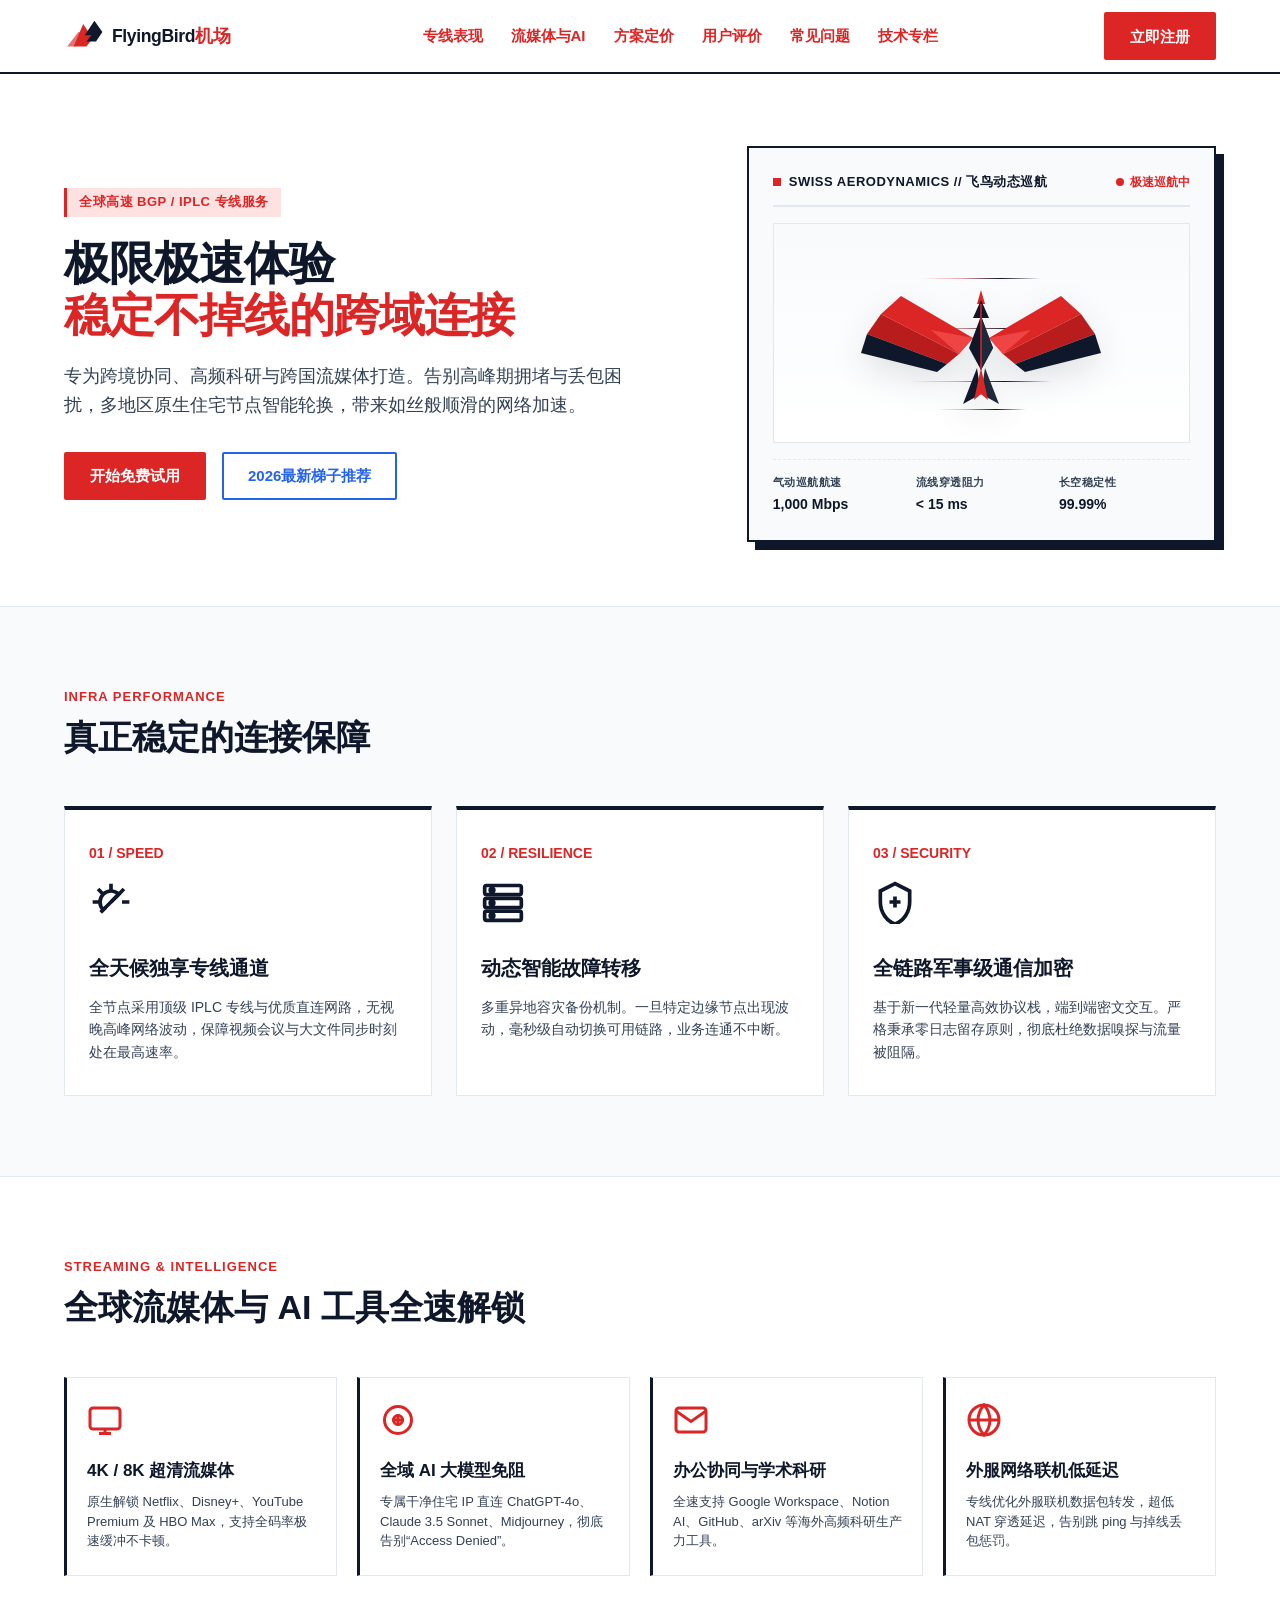
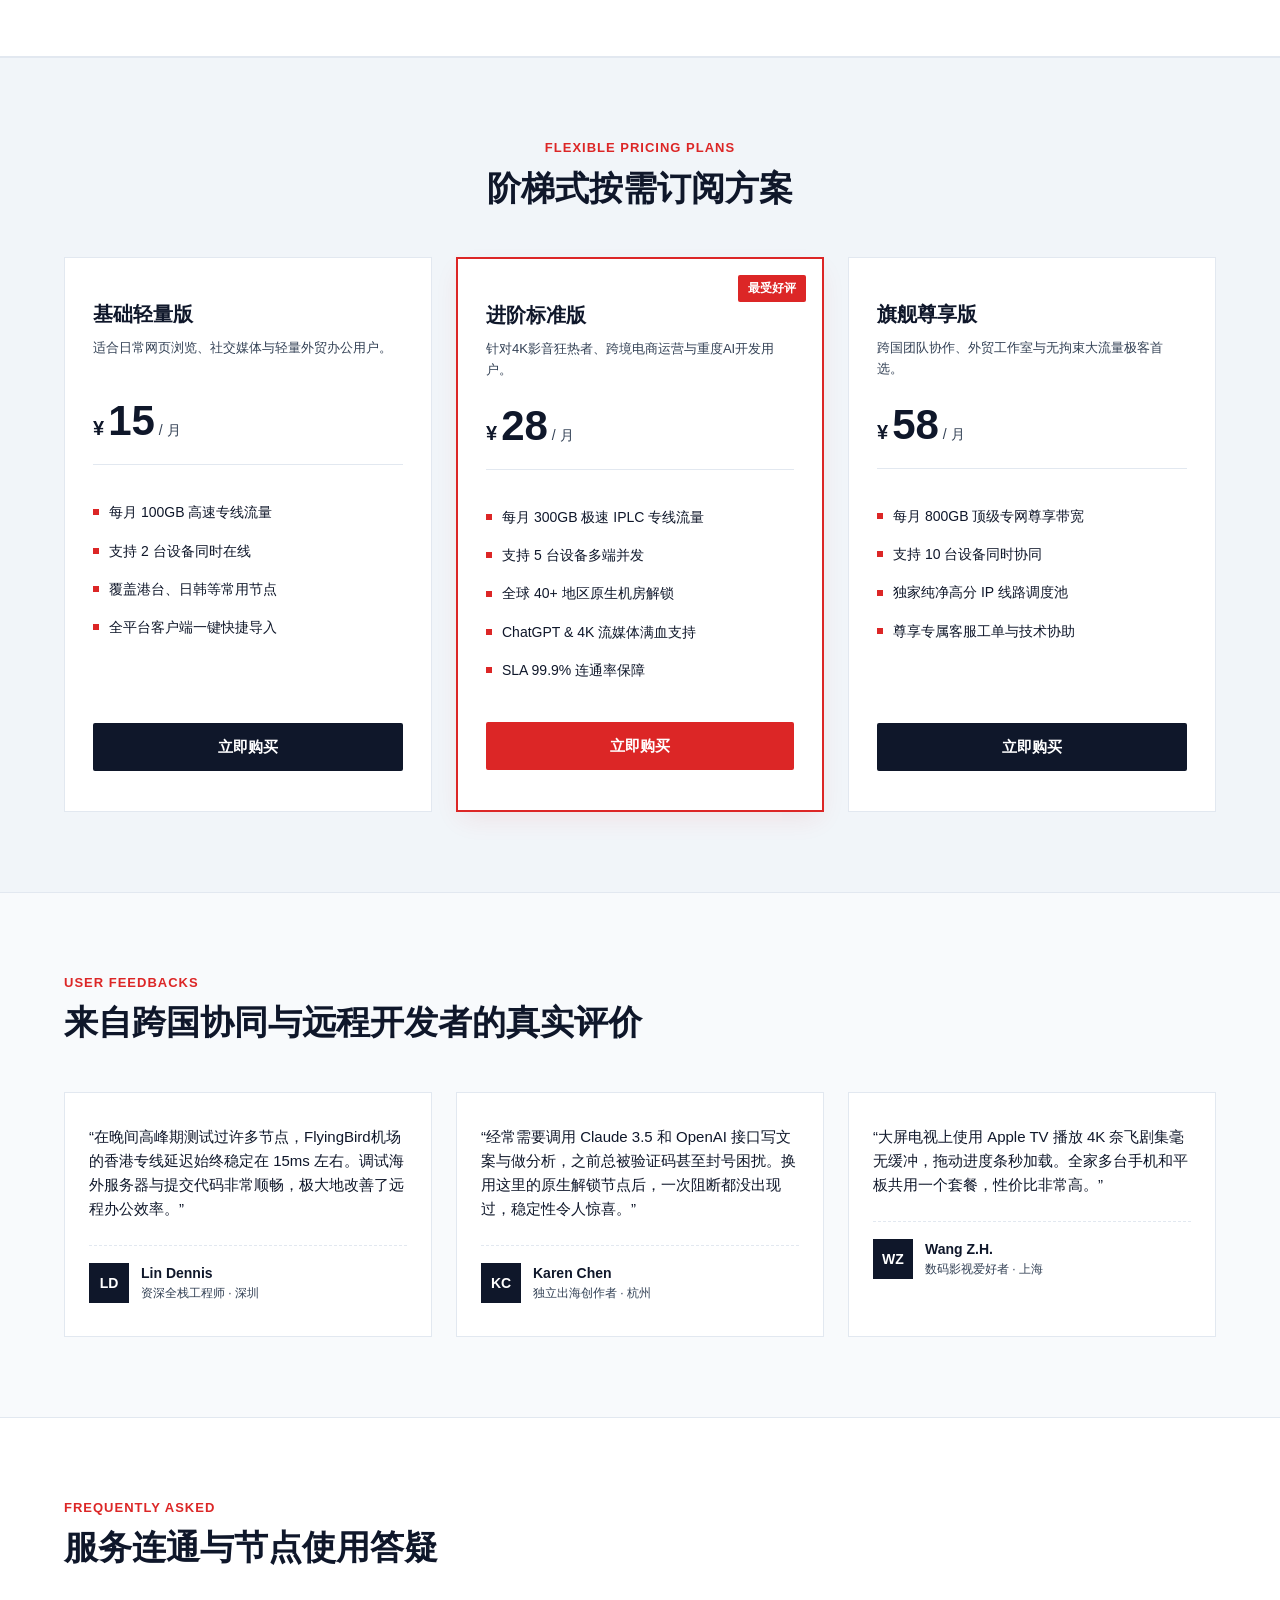
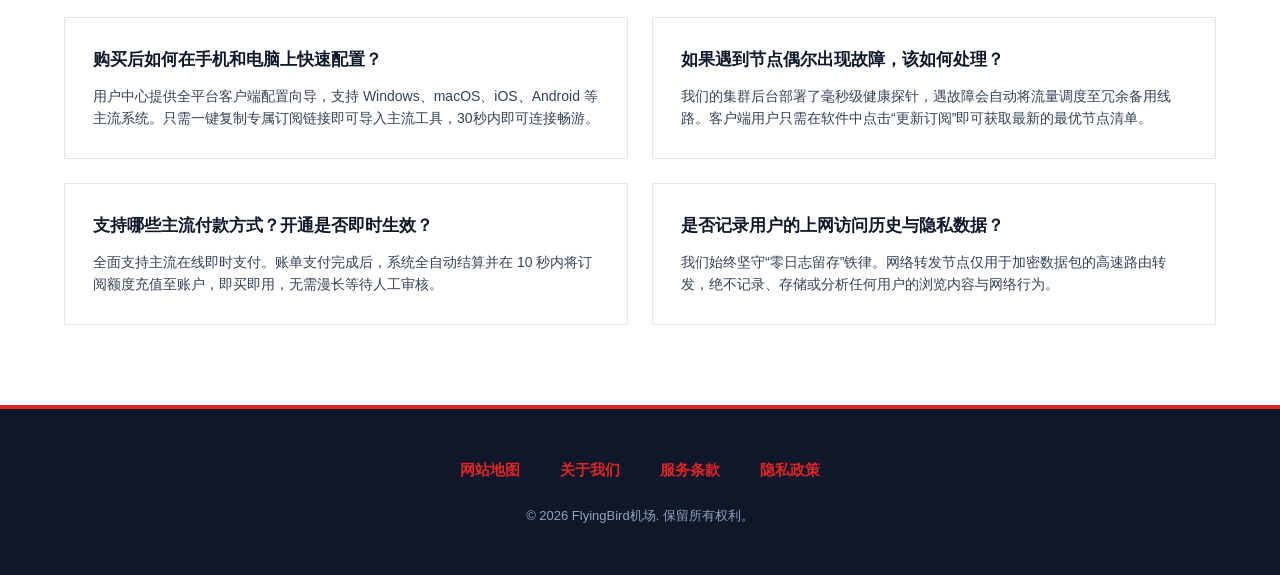
==== index.html @ 13c58612 "feat: initial commit for flyingbirdcloud.click landing page" ====
<!DOCTYPE html>
<html lang="zh-CN">
<head>
  <meta charset="UTF-8">
  <meta name="viewport" content="width=device-width, initial-scale=1.0">
  <title>FlyingBird机场官网 - 2026专业级IPLC专线网络加速 | 晚高峰4K极速秒开与AI免阻断[年度机场推荐]</title>
  <meta name="description" content="【FlyingBird机场官方网站】专注为跨国协同与极客团队提供企业级网络加速专线。精选香港BGP、日本CN2与美西高速骨干节点，晚高峰不拥塞，超清4K影视与大语言模型极速秒开，全平台一键快捷导入。2026年度高口碑机场推荐首选，点击免费体验稳定不掉线的极速网络。">
  <meta name="keywords" content="FlyingBird机场,网络加速,极速秒开,机场推荐,IPLC专线,4K流媒体解锁,ChatGPT加速,BGP专线,科学上网梯子">
  <link rel="canonical" href="https://flyingbirdcloud.click/">

  <!-- Open Graph 社交分享元标签 -->
  <meta property="og:type" content="website">
  <meta property="og:site_name" content="FlyingBird机场">
  <meta property="og:title" content="FlyingBird机场官网 - 2026专业级IPLC专线网络加速 | 晚高峰4K极速秒开与AI免阻断[年度机场推荐]">
  <meta property="og:description" content="【FlyingBird机场官方网站】专注为跨国协同与极客团队提供企业级网络加速专线。精选香港BGP、日本CN2与美西高速骨干节点，晚高峰不拥塞，超清4K影视与大语言模型极速秒开。">
  <meta property="og:url" content="https://flyingbirdcloud.click/">
  <meta property="og:image" content="https://flyingbirdcloud.click/og-cover.png">

  <!-- Twitter 卡片元标签 -->
  <meta name="twitter:card" content="summary_large_image">
  <meta name="twitter:title" content="FlyingBird机场官网 - 2026专业级IPLC专线网络加速 | 晚高峰4K极速秒开">
  <meta name="twitter:description" content="晚高峰不挤塞！FlyingBird机场提供企业级高速IPLC物理专线，4K流媒体秒开，原生解锁AI工具，全平台一键导入。">
  <meta name="twitter:image" content="https://flyingbirdcloud.click/og-cover.png">

  <!-- Schema.org JSON-LD 产品结构化微数据 -->
  <script type="application/ld+json">
  {
    "@context": "https://schema.org",
    "@type": "Product",
    "name": "FlyingBird机场 高速专网加速服务",
    "image": "https://flyingbirdcloud.click/og-cover.png",
    "description": "FlyingBird机场提供高可用BGP与IPLC物理专线网络加速服务，晚高峰4K流媒体极速秒开，支持全球流媒体原生解锁与大语言模型低延迟调用。",
    "brand": {
      "@type": "Brand",
      "name": "FlyingBird机场"
    },
    "offers": {
      "@type": "AggregateOffer",
      "lowPrice": "15",
      "highPrice": "58",
      "priceCurrency": "CNY",
      "offerCount": "3"
    },
    "aggregateRating": {
      "@type": "AggregateRating",
      "ratingValue": "4.9",
      "reviewCount": "128",
      "bestRating": "5"
    }
  }
  </script>

  <link rel="stylesheet" href="style.css">
</head>
<body>

  <!-- 头部导航 -->
  <header class="swiss-header">
    <div class="swiss-container swiss-nav-wrap">
      <a href="index.html" class="swiss-logo" aria-label="FlyingBird机场首页">
        <!-- 飞鸟凌空羽翼切割主题矢量 Logo -->
        <svg viewBox="0 0 240 50" fill="none" xmlns="http://www.w3.org/2000/svg">
          <g>
            <path d="M12 38L24 10L36 28L28 38H12Z" fill="#DC2626"/>
            <path d="M26 24L38 6L48 20L40 32H28L34 24H26Z" fill="#0F172A"/>
            <path d="M4 38L18 20H28L14 38H4Z" fill="#DC2626" opacity="0.65"/>
          </g>
          <text x="60" y="32" font-family="-apple-system, BlinkMacSystemFont, 'Segoe UI', Roboto, sans-serif" font-size="22" font-weight="900" fill="#0F172A" letter-spacing="-0.5">FlyingBird<tspan fill="#DC2626">机场</tspan></text>
        </svg>
      </a>

      <!-- 移动端汉堡切换按钮 -->
      <button class="mobile-nav-toggle" id="swissMenuBtn" aria-label="切换导航菜单" aria-expanded="false">
        <span></span>
        <span></span>
        <span></span>
      </button>

      <nav class="swiss-nav-container" id="swissNavMenu">
        <ul class="swiss-nav-links">
          <li><a href="#features">专线表现</a></li>
          <li><a href="#streaming">流媒体与AI</a></li>
          <li><a href="#pricing">方案定价</a></li>
          <li><a href="#reviews">用户评价</a></li>
          <li><a href="#faq">常见问题</a></li>
          <li><a href="journal.html">技术专栏</a></li>
        </ul>
      </nav>

      <div class="swiss-header-actions">
        <a href="https://ww012.twilightaff.com/#/?code=A56DH1Af" class="btn btn-primary" rel="nofollow" target="_blank">立即注册</a>
      </div>
    </div>
  </header>

  <!-- 首屏 Hero Section -->
  <section class="swiss-hero">
    <div class="swiss-container swiss-hero-grid">
      <div class="hero-content">
        <span class="hero-pill">全球高速 BGP / IPLC 专线服务</span>
        <h1 class="hero-headline">极限极速体验<br><span>稳定不掉线的跨域连接</span></h1>
        <p class="hero-subtitle">
          专为跨境协同、高频科研与跨国流媒体打造。告别高峰期拥堵与丢包困扰，多地区原生住宅节点智能轮换，带来如丝般顺滑的网络加速。
        </p>

        <div class="hero-cta-group">
          <a href="https://ww012.twilightaff.com/#/?code=A56DH1Af" class="btn btn-primary" rel="nofollow" target="_blank">开始免费试用</a>
          <!-- SEO Authority Backlink: Strict dofollow, no rel="nofollow" -->
          <a href="https://tizilab.net/paihang/" class="btn btn-recommend" target="_blank">2026最新梯子推荐</a>
        </div>
      </div>

      <!-- 右侧飞鸟动态展示卡片 (纯净极速飞鸟动图) -->
      <div class="hero-bird-card" aria-label="飞鸟动态巡航展示">
        <div class="bird-card-head">
          <span class="bird-card-badge">SWISS AERODYNAMICS // 飞鸟动态巡航</span>
          <span class="bird-live-pulse"><span class="pulse-indicator"></span> 极速巡航中</span>
        </div>

        <div class="bird-stage-canvas">
          <!-- 气动流线风道背景 -->
          <div class="swiss-wind-line wind-1"></div>
          <div class="swiss-wind-line wind-2"></div>
          <div class="swiss-wind-line wind-3"></div>
          <div class="swiss-wind-line wind-4"></div>

          <!-- 瑞士几何折纸飞鸟矢量主体 -->
          <div class="swiss-bird-svg-wrap">
            <svg viewBox="0 0 240 180" fill="none" xmlns="http://www.w3.org/2000/svg" role="img" aria-label="飞鸟动态翱翔图形">
              <!-- 左翼群组 -->
              <g class="wing-group-left">
                <polygon points="112,90 40,48 20,66 98,106" fill="#DC2626"/>
                <polygon points="98,106 20,66 6,86 86,116" fill="#B91C1C"/>
                <polygon points="86,116 6,86 0,105 76,124" fill="#0F172A"/>
                <polygon points="112,90 98,106 70,82" fill="#EF4444"/>
              </g>

              <!-- 右翼群组 -->
              <g class="wing-group-right">
                <polygon points="128,90 200,48 220,66 142,106" fill="#DC2626"/>
                <polygon points="142,106 220,66 234,86 154,116" fill="#B91C1C"/>
                <polygon points="154,116 234,86 240,105 164,124" fill="#0F172A"/>
                <polygon points="128,90 142,106 170,82" fill="#EF4444"/>
              </g>

              <!-- 尾羽群组 -->
              <g class="tail-feather-group">
                <polygon points="116,120 120,146 102,156" fill="#0F172A"/>
                <polygon points="124,120 120,146 138,156" fill="#1E293B"/>
                <polygon points="120,120 127,152 120,146 113,152" fill="#DC2626"/>
              </g>

              <!-- 鸟身躯干与头部 (中心基座) -->
              <g class="bird-core-body">
                <polygon points="120,42 124,56 116,56" fill="#DC2626"/>
                <polygon points="120,52 128,70 112,70" fill="#0F172A"/>
                <polygon points="120,68 132,100 120,122 108,100" fill="#0F172A"/>
                <polygon points="120,68 132,100 120,122" fill="#1E293B"/>
                <line x1="120" y1="56" x2="120" y2="122" stroke="#DC2626" stroke-width="1.5"/>
              </g>
            </svg>
          </div>
        </div>

        <!-- 航行情报微型遥测 -->
        <div class="bird-telemetry-strip">
          <div class="bird-stat-unit">
            <span class="bird-stat-key">气动巡航航速</span>
            <span class="bird-stat-val">1,000 Mbps</span>
          </div>
          <div class="bird-stat-unit">
            <span class="bird-stat-key">流线穿透阻力</span>
            <span class="bird-stat-val">&lt; 15 ms</span>
          </div>
          <div class="bird-stat-unit">
            <span class="bird-stat-key">长空稳定性</span>
            <span class="bird-stat-val">99.99%</span>
          </div>
        </div>
      </div>
    </div>
  </section>

  <!-- 核心优势特性 (3张卡片) -->
  <section id="features" class="section-swiss">
    <div class="swiss-container">
      <div class="section-title-wrap">
        <span class="section-tag">Infra Performance</span>
        <h2 class="section-title">真正稳定的连接保障</h2>
      </div>

      <div class="feature-cards-grid">
        <!-- 特性 1 -->
        <div class="swiss-card">
          <span class="card-num">01 / SPEED</span>
          <div class="card-icon-wrap">
            <!-- 速度仪表矢量 (非禁忌图标) -->
            <svg viewBox="0 0 24 24">
              <path d="M12 2v4M4.93 4.93l2.83 2.83M2 12h4M19.07 4.93l-2.83 2.83M22 12h-4M6.34 17.66l2.83-2.83"/>
              <path d="M12 6a6 6 0 0 0-6 6c0 1.66.67 3.16 1.76 4.24l8.48-8.48A5.96 5.96 0 0 0 12 6z"/>
              <line x1="12" y1="12" x2="16" y2="8"/>
            </svg>
          </div>
          <h3 class="card-title">全天候独享专线通道</h3>
          <p class="card-desc">全节点采用顶级 IPLC 专线与优质直连网路，无视晚高峰网络波动，保障视频会议与大文件同步时刻处在最高速率。</p>
        </div>

        <!-- 特性 2 -->
        <div class="swiss-card">
          <span class="card-num">02 / RESILIENCE</span>
          <div class="card-icon-wrap">
            <!-- 服务器阵列矢量 (非禁忌图标) -->
            <svg viewBox="0 0 24 24">
              <rect x="2" y="3" width="20" height="5" rx="1"/>
              <rect x="2" y="10" width="20" height="5" rx="1"/>
              <rect x="2" y="17" width="20" height="5" rx="1"/>
              <circle cx="6" cy="5.5" r="1" fill="#DC2626"/>
              <circle cx="6" cy="12.5" r="1" fill="#DC2626"/>
              <circle cx="6" cy="19.5" r="1" fill="#DC2626"/>
            </svg>
          </div>
          <h3 class="card-title">动态智能故障转移</h3>
          <p class="card-desc">多重异地容灾备份机制。一旦特定边缘节点出现波动，毫秒级自动切换可用链路，业务连通不中断。</p>
        </div>

        <!-- 特性 3 -->
        <div class="swiss-card">
          <span class="card-num">03 / SECURITY</span>
          <div class="card-icon-wrap">
            <!-- 护盾数据流矢量 (非禁忌图标) -->
            <svg viewBox="0 0 24 24">
              <path d="M12 2L4 6v6c0 5.5 3.5 10.7 8 12 4.5-1.3 8-6.5 8-12V6l-8-4z"/>
              <path d="M9 12h6M12 9v6"/>
            </svg>
          </div>
          <h3 class="card-title">全链路军事级通信加密</h3>
          <p class="card-desc">基于新一代轻量高效协议栈，端到端密文交互。严格秉承零日志留存原则，彻底杜绝数据嗅探与流量被阻隔。</p>
        </div>
      </div>
    </div>
  </section>

  <!-- 流媒体与 AI 支持 (4张卡片) -->
  <section id="streaming" class="section-swiss" style="background-color: #FFFFFF; border-top: 1px solid var(--color-border); border-bottom: 1px solid var(--color-border);">
    <div class="swiss-container">
      <div class="section-title-wrap">
        <span class="section-tag">Streaming & Intelligence</span>
        <h2 class="section-title">全球流媒体与 AI 工具全速解锁</h2>
      </div>

      <div class="media-ai-grid">
        <!-- 流媒体 1 -->
        <div class="media-ai-card">
          <svg viewBox="0 0 24 24" role="img" aria-label="4K超清流媒体图标">
            <rect x="2" y="4" width="20" height="14" rx="2"/>
            <line x1="8" y1="21" x2="16" y2="21"/>
            <line x1="12" y1="18" x2="12" y2="21"/>
          </svg>
          <h3 style="font-size: 17px; font-weight: 700; margin: 12px 0 8px; color: var(--color-dark);">4K / 8K 超清流媒体</h3>
          <p>原生解锁 Netflix、Disney+、YouTube Premium 及 HBO Max，支持全码率极速缓冲不卡顿。</p>
        </div>

        <!-- AI 2 -->
        <div class="media-ai-card">
          <svg viewBox="0 0 24 24" role="img" aria-label="全域AI大模型图标">
            <circle cx="12" cy="12" r="9"/>
            <path d="M8 12h8M12 8v8"/>
            <circle cx="12" cy="12" r="3"/>
          </svg>
          <h3 style="font-size: 17px; font-weight: 700; margin: 12px 0 8px; color: var(--color-dark);">全域 AI 大模型免阻</h3>
          <p>专属干净住宅 IP 直连 ChatGPT-4o、Claude 3.5 Sonnet、Midjourney，彻底告别“Access Denied”。</p>
        </div>

        <!-- 交互 3 -->
        <div class="media-ai-card">
          <svg viewBox="0 0 24 24" role="img" aria-label="办公协同图标">
            <path d="M4 4h16c1.1 0 2 .9 2 2v12c0 1.1-.9 2-2 2H4c-1.1 0-2-.9-2-2V6c0-1.1.9-2 2-2z"/>
            <polyline points="22,6 12,13 2,6"/>
          </svg>
          <h3 style="font-size: 17px; font-weight: 700; margin: 12px 0 8px; color: var(--color-dark);">办公协同与学术科研</h3>
          <p>全速支持 Google Workspace、Notion AI、GitHub、arXiv 等海外高频科研生产力工具。</p>
        </div>

        <!-- 游戏专线 4 -->
        <div class="media-ai-card">
          <svg viewBox="0 0 24 24" role="img" aria-label="外服联机图标">
            <circle cx="12" cy="12" r="10"/>
            <line x1="2" y1="12" x2="22" y2="12"/>
            <path d="M12 2a15.3 15.3 0 0 1 4 10 15.3 15.3 0 0 1-4 10 15.3 15.3 0 0 1-4-10 15.3 15.3 0 0 1 4-10z"/>
          </svg>
          <h3 style="font-size: 17px; font-weight: 700; margin: 12px 0 8px; color: var(--color-dark);">外服网络联机低延迟</h3>
          <p>专线优化外服联机数据包转发，超低 NAT 穿透延迟，告别跳 ping 与掉线丢包惩罚。</p>
        </div>
      </div>
    </div>
  </section>

  <!-- 价格对比表 (必须3个方案) -->
  <section id="pricing" class="section-swiss pricing-section">
    <div class="swiss-container">
      <div class="section-title-wrap" style="text-align: center;">
        <span class="section-tag">Flexible Pricing Plans</span>
        <h2 class="section-title">阶梯式按需订阅方案</h2>
      </div>

      <div class="pricing-grid">
        <!-- 方案 1: 基础轻量版 -->
        <div class="pricing-card">
          <div class="pricing-plan-name">基础轻量版</div>
          <div class="pricing-plan-desc">适合日常网页浏览、社交媒体与轻量外贸办公用户。</div>
          <div class="pricing-price-wrap">
            <span class="pricing-currency">¥</span>
            <span class="pricing-amount">15</span>
            <span class="pricing-period">/ 月</span>
          </div>
          <ul class="pricing-feature-list">
            <li class="pricing-feature-item"><span class="bullet-line"></span> 每月 100GB 高速专线流量</li>
            <li class="pricing-feature-item"><span class="bullet-line"></span> 支持 2 台设备同时在线</li>
            <li class="pricing-feature-item"><span class="bullet-line"></span> 覆盖港台、日韩等常用节点</li>
            <li class="pricing-feature-item"><span class="bullet-line"></span> 全平台客户端一键快捷导入</li>
          </ul>
          <a href="https://ww012.twilightaff.com/#/?code=A56DH1Af" class="btn btn-dark" rel="nofollow" target="_blank">立即购买</a>
        </div>

        <!-- 方案 2: 进阶标准版 (推荐) -->
        <div class="pricing-card featured">
          <span class="pricing-badge">最受好评</span>
          <div class="pricing-plan-name">进阶标准版</div>
          <div class="pricing-plan-desc">针对4K影音狂热者、跨境电商运营与重度AI开发用户。</div>
          <div class="pricing-price-wrap">
            <span class="pricing-currency">¥</span>
            <span class="pricing-amount">28</span>
            <span class="pricing-period">/ 月</span>
          </div>
          <ul class="pricing-feature-list">
            <li class="pricing-feature-item"><span class="bullet-line"></span> 每月 300GB 极速 IPLC 专线流量</li>
            <li class="pricing-feature-item"><span class="bullet-line"></span> 支持 5 台设备多端并发</li>
            <li class="pricing-feature-item"><span class="bullet-line"></span> 全球 40+ 地区原生机房解锁</li>
            <li class="pricing-feature-item"><span class="bullet-line"></span> ChatGPT & 4K 流媒体满血支持</li>
            <li class="pricing-feature-item"><span class="bullet-line"></span> SLA 99.9% 连通率保障</li>
          </ul>
          <a href="https://ww012.twilightaff.com/#/?code=A56DH1Af" class="btn btn-primary" rel="nofollow" target="_blank">立即购买</a>
        </div>

        <!-- 方案 3: 旗舰全功能版 -->
        <div class="pricing-card">
          <div class="pricing-plan-name">旗舰尊享版</div>
          <div class="pricing-plan-desc">跨国团队协作、外贸工作室与无拘束大流量极客首选。</div>
          <div class="pricing-price-wrap">
            <span class="pricing-currency">¥</span>
            <span class="pricing-amount">58</span>
            <span class="pricing-period">/ 月</span>
          </div>
          <ul class="pricing-feature-list">
            <li class="pricing-feature-item"><span class="bullet-line"></span> 每月 800GB 顶级专网尊享带宽</li>
            <li class="pricing-feature-item"><span class="bullet-line"></span> 支持 10 台设备同时协同</li>
            <li class="pricing-feature-item"><span class="bullet-line"></span> 独家纯净高分 IP 线路调度池</li>
            <li class="pricing-feature-item"><span class="bullet-line"></span> 尊享专属客服工单与技术协助</li>
          </ul>
          <a href="https://ww012.twilightaff.com/#/?code=A56DH1Af" class="btn btn-dark" rel="nofollow" target="_blank">立即购买</a>
        </div>
      </div>
    </div>
  </section>

  <!-- 用户评价 (3个真实评价) -->
  <section id="reviews" class="section-swiss">
    <div class="swiss-container">
      <div class="section-title-wrap">
        <span class="section-tag">User Feedbacks</span>
        <h2 class="section-title">来自跨国协同与远程开发者的真实评价</h2>
      </div>

      <div class="reviews-grid">
        <!-- 评价 1 -->
        <div class="review-card">
          <p class="review-quote">“在晚间高峰期测试过许多节点，FlyingBird机场的香港专线延迟始终稳定在 15ms 左右。调试海外服务器与提交代码非常顺畅，极大地改善了远程办公效率。”</p>
          <div class="reviewer-meta">
            <div class="reviewer-avatar-box">LD</div>
            <div>
              <div class="reviewer-name">Lin Dennis</div>
              <div class="reviewer-role">资深全栈工程师 · 深圳</div>
            </div>
          </div>
        </div>

        <!-- 评价 2 -->
        <div class="review-card">
          <p class="review-quote">“经常需要调用 Claude 3.5 和 OpenAI 接口写文案与做分析，之前总被验证码甚至封号困扰。换用这里的原生解锁节点后，一次阻断都没出现过，稳定性令人惊喜。”</p>
          <div class="reviewer-meta">
            <div class="reviewer-avatar-box">KC</div>
            <div>
              <div class="reviewer-name">Karen Chen</div>
              <div class="reviewer-role">独立出海创作者 · 杭州</div>
            </div>
          </div>
        </div>

        <!-- 评价 3 -->
        <div class="review-card">
          <p class="review-quote">“大屏电视上使用 Apple TV 播放 4K 奈飞剧集毫无缓冲，拖动进度条秒加载。全家多台手机和平板共用一个套餐，性价比非常高。”</p>
          <div class="reviewer-meta">
            <div class="reviewer-avatar-box">WZ</div>
            <div>
              <div class="reviewer-name">Wang Z.H.</div>
              <div class="reviewer-role">数码影视爱好者 · 上海</div>
            </div>
          </div>
        </div>
      </div>
    </div>
  </section>

  <!-- 常见问题 FAQ (4个问题) -->
  <section id="faq" class="section-swiss" style="background-color: #FFFFFF; border-top: 1px solid var(--color-border);">
    <div class="swiss-container">
      <div class="section-title-wrap">
        <span class="section-tag">Frequently Asked</span>
        <h2 class="section-title">服务连通与节点使用答疑</h2>
      </div>

      <div class="faq-list">
        <!-- 问题 1 -->
        <div class="faq-item">
          <h3 class="faq-question">购买后如何在手机和电脑上快速配置？</h3>
          <p class="faq-answer">用户中心提供全平台客户端配置向导，支持 Windows、macOS、iOS、Android 等主流系统。只需一键复制专属订阅链接即可导入主流工具，30秒内即可连接畅游。</p>
        </div>

        <!-- 问题 2 -->
        <div class="faq-item">
          <h3 class="faq-question">如果遇到节点偶尔出现故障，该如何处理？</h3>
          <p class="faq-answer">我们的集群后台部署了毫秒级健康探针，遇故障会自动将流量调度至冗余备用线路。客户端用户只需在软件中点击“更新订阅”即可获取最新的最优节点清单。</p>
        </div>

        <!-- 问题 3 -->
        <div class="faq-item">
          <h3 class="faq-question">支持哪些主流付款方式？开通是否即时生效？</h3>
          <p class="faq-answer">全面支持主流在线即时支付。账单支付完成后，系统全自动结算并在 10 秒内将订阅额度充值至账户，即买即用，无需漫长等待人工审核。</p>
        </div>

        <!-- 问题 4 -->
        <div class="faq-item">
          <h3 class="faq-question">是否记录用户的上网访问历史与隐私数据？</h3>
          <p class="faq-answer">我们始终坚守“零日志留存”铁律。网络转发节点仅用于加密数据包的高速路由转发，绝不记录、存储或分析任何用户的浏览内容与网络行为。</p>
        </div>
      </div>
    </div>
  </section>

  <!-- 页脚：严格仅显示4个中文标题，每个标题在独立页面打开 -->
  <footer class="swiss-footer">
    <div class="swiss-container">
      <nav aria-label="页脚导航">
        <ul class="footer-nav">
          <li><a href="sitemap.html">网站地图</a></li>
          <li><a href="about.html">关于我们</a></li>
          <li><a href="terms.html">服务条款</a></li>
          <li><a href="privacy.html">隐私政策</a></li>
        </ul>
      </nav>
      <p class="footer-copyright">© 2026 FlyingBird机场. 保留所有权利。</p>
    </div>
  </footer>

  <script>
  (function() {
    var btn = document.getElementById('swissMenuBtn');
    var nav = document.getElementById('swissNavMenu');
    if (btn && nav) {
      btn.addEventListener('click', function(e) {
        e.stopPropagation();
        var isOpen = nav.classList.toggle('is-open');
        btn.classList.toggle('is-active');
        btn.setAttribute('aria-expanded', isOpen);
      });
      document.addEventListener('click', function(e) {
        if (!nav.contains(e.target) && !btn.contains(e.target)) {
          nav.classList.remove('is-open');
          btn.classList.remove('is-active');
          btn.setAttribute('aria-expanded', 'false');
        }
      });
      var links = nav.querySelectorAll('a');
      for (var i = 0; i < links.length; i++) {
        links[i].addEventListener('click', function() {
          nav.classList.remove('is-open');
          btn.classList.remove('is-active');
          btn.setAttribute('aria-expanded', 'false');
        });
      }
    }
  })();
  </script>
</body>
</html>
---- style.css ----
/* ==========================================================================
   FlyingBird机场 - 瑞士国际主义排版风格样式表 (Swiss International Typographic)
   特点：严谨不对称网格、极速冷暖高对比度、清晰层级、零冗余高性能
   ========================================================================== */

:root {
  --color-primary: #DC2626;
  --color-primary-hover: #B91C1C;
  --color-dark: #0F172A;
  --color-dark-muted: #334155;
  --color-light: #F8FAFC;
  --color-surface: #FFFFFF;
  --color-border: #E2E8F0;
  --color-border-dark: #CBD5E1;
  --color-recommend: #2563EB;
  --font-main: -apple-system, BlinkMacSystemFont, "Segoe UI", Roboto, "PingFang SC", "Hiragino Sans GB", "Microsoft YaHei", sans-serif;
  --max-w: 1200px;
  --space-unit: 8px;
}

* {
  box-sizing: border-box;
  margin: 0;
  padding: 0;
}

html {
  font-size: 16px;
  scroll-behavior: smooth;
  -webkit-text-size-adjust: 100%;
}

body {
  font-family: var(--font-main);
  background-color: var(--color-light);
  color: var(--color-dark);
  line-height: 1.6;
  -webkit-font-smoothing: antialiased;
}

/* 布局容器 */
.swiss-container {
  max-width: var(--max-w);
  margin: 0 auto;
  padding: 0 24px;
}

/* 导航栏 */
.swiss-header {
  background-color: var(--color-surface);
  border-bottom: 2px solid var(--color-dark);
  position: sticky;
  top: 0;
  z-index: 100;
}

.swiss-nav-wrap {
  display: flex;
  justify-content: space-between;
  align-items: center;
  height: 72px;
}

.swiss-logo {
  display: flex;
  align-items: center;
  gap: 12px;
  text-decoration: none;
  color: var(--color-dark);
}

.swiss-logo svg {
  height: 40px;
  width: auto;
}

.mobile-nav-toggle {
  display: none;
}

.swiss-nav-container {
  display: block;
}

.swiss-nav-links {
  display: flex;
  align-items: center;
  gap: 28px;
  list-style: none;
}

.swiss-nav-links a {
  text-decoration: none;
  color: var(--color-dark-muted);
  font-size: 15px;
  font-weight: 600;
  transition: color 0.2s ease;
}

.swiss-nav-links a:hover {
  color: var(--color-primary);
}

.swiss-header-actions {
  display: flex;
  align-items: center;
  gap: 12px;
}

/* 按钮通用 */
.btn,
a.btn {
  display: inline-flex;
  align-items: center;
  justify-content: center;
  padding: 12px 24px;
  font-size: 15px;
  font-weight: 700;
  text-decoration: none !important;
  border-radius: 2px;
  min-height: 48px;
  cursor: pointer;
  transition: all 0.2s ease;
  line-height: 1;
}

.btn-primary,
a.btn-primary,
a.btn-primary:link,
a.btn-primary:visited {
  background-color: var(--color-primary) !important;
  color: #FFFFFF !important;
  border: 2px solid var(--color-primary) !important;
}

.btn-primary:hover,
.btn-primary:focus,
.btn-primary:active,
a.btn-primary:hover,
a.btn-primary:focus,
a.btn-primary:active {
  background-color: var(--color-primary-hover) !important;
  border-color: var(--color-primary-hover) !important;
  color: #FFFFFF !important;
  text-decoration: none !important;
}

.btn-recommend,
a.btn-recommend,
a.btn-recommend:link,
a.btn-recommend:visited {
  background-color: var(--color-surface) !important;
  color: var(--color-recommend) !important;
  border: 2px solid var(--color-recommend) !important;
}

.btn-recommend:hover,
.btn-recommend:focus,
.btn-recommend:active,
a.btn-recommend:hover,
a.btn-recommend:focus,
a.btn-recommend:active {
  background-color: var(--color-recommend) !important;
  color: #FFFFFF !important;
  text-decoration: none !important;
}

.btn-dark,
a.btn-dark,
a.btn-dark:link,
a.btn-dark:visited {
  background-color: var(--color-dark) !important;
  color: #FFFFFF !important;
  border: 2px solid var(--color-dark) !important;
}

.btn-dark:hover,
.btn-dark:focus,
.btn-dark:active,
a.btn-dark:hover,
a.btn-dark:focus,
a.btn-dark:active {
  background-color: var(--color-dark-muted) !important;
  color: #FFFFFF !important;
  text-decoration: none !important;
}

/* 首屏 Hero Section */
.swiss-hero {
  padding: 72px 0 64px;
  background-color: var(--color-surface);
  border-bottom: 1px solid var(--color-border);
}

.swiss-hero-grid {
  display: grid;
  grid-template-columns: 1.15fr 0.85fr;
  gap: 48px;
  align-items: center;
}

.hero-pill {
  display: inline-block;
  padding: 4px 12px;
  background-color: #FEE2E2;
  color: var(--color-primary);
  font-size: 13px;
  font-weight: 700;
  letter-spacing: 0.5px;
  border-left: 3px solid var(--color-primary);
  margin-bottom: 20px;
}

.hero-headline {
  font-size: 46px;
  line-height: 1.15;
  font-weight: 900;
  color: var(--color-dark);
  letter-spacing: -1px;
  margin-bottom: 20px;
}

.hero-headline span {
  color: var(--color-primary);
}

.hero-subtitle {
  font-size: 18px;
  color: var(--color-dark-muted);
  line-height: 1.6;
  margin-bottom: 32px;
  max-width: 580px;
}

.hero-cta-group {
  display: flex;
  flex-wrap: wrap;
  gap: 16px;
  align-items: center;
}

/* ==========================================
   飞鸟动图 - 瑞士国际主义几何气动飞鸟
   ========================================== */
.hero-bird-card {
  background-color: var(--color-light);
  border: 2px solid var(--color-dark);
  padding: 24px;
  box-shadow: 8px 8px 0px var(--color-dark);
  display: flex;
  flex-direction: column;
  position: relative;
  overflow: hidden;
}

.bird-card-head {
  display: flex;
  justify-content: space-between;
  align-items: center;
  border-bottom: 2px solid var(--color-border);
  padding-bottom: 12px;
  margin-bottom: 16px;
}

.bird-card-badge {
  font-size: 13px;
  font-weight: 800;
  color: var(--color-dark);
  letter-spacing: 0.5px;
  display: flex;
  align-items: center;
  gap: 8px;
}

.bird-card-badge::before {
  content: "";
  display: inline-block;
  width: 8px;
  height: 8px;
  background-color: var(--color-primary);
}

.bird-live-pulse {
  display: inline-flex;
  align-items: center;
  gap: 6px;
  font-size: 12px;
  font-weight: 700;
  color: var(--color-primary);
}

.pulse-indicator {
  width: 8px;
  height: 8px;
  background-color: var(--color-primary);
  border-radius: 50%;
  animation: pulseGlow 1.8s infinite ease-in-out;
}

@keyframes pulseGlow {
  0%, 100% { opacity: 1; transform: scale(1); }
  50% { opacity: 0.4; transform: scale(0.8); }
}

.bird-stage-canvas {
  width: 100%;
  height: 220px;
  background: linear-gradient(180deg, #F8FAFC 0%, #FFFFFF 100%);
  border: 1px solid var(--color-border);
  display: flex;
  align-items: center;
  justify-content: center;
  position: relative;
  overflow: hidden;
}

/* 气动流线风道背景 */
.swiss-wind-line {
  position: absolute;
  height: 1px;
  background: linear-gradient(90deg, transparent, rgba(220, 38, 38, 0.4), var(--color-dark), transparent);
  animation: windDash 2s linear infinite;
}

.wind-1 { top: 25%; width: 120px; animation-duration: 1.6s; animation-delay: 0s; }
.wind-2 { top: 48%; width: 180px; animation-duration: 2.2s; animation-delay: 0.7s; }
.wind-3 { top: 72%; width: 140px; animation-duration: 1.9s; animation-delay: 1.2s; }
.wind-4 { top: 85%; width: 90px; animation-duration: 1.4s; animation-delay: 0.3s; }

@keyframes windDash {
  0% { right: -180px; opacity: 0; }
  20% { opacity: 0.8; }
  80% { opacity: 0.8; }
  100% { right: 105%; opacity: 0; }
}

/* 飞鸟主体容器与高空翱翔微浮动 */
.swiss-bird-svg-wrap {
  width: 240px;
  height: 170px;
  position: relative;
  z-index: 2;
  animation: swissBirdFloat 3.2s ease-in-out infinite;
  filter: drop-shadow(0 12px 16px rgba(15, 23, 42, 0.12));
}

@keyframes swissBirdFloat {
  0%, 100% {
    transform: translateY(0px) rotate(0deg);
  }
  50% {
    transform: translateY(-12px) rotate(1.5deg);
  }
}

/* 翅膀关节扇动动画 */
.wing-group-left {
  transform-origin: 120px 92px;
  animation: swissWingFlapL 1.2s ease-in-out infinite alternate;
}

.wing-group-right {
  transform-origin: 120px 92px;
  animation: swissWingFlapR 1.2s ease-in-out infinite alternate;
}

@keyframes swissWingFlapL {
  0% {
    transform: rotate(0deg) scaleY(1);
  }
  100% {
    transform: rotate(26deg) scaleY(0.55) skewX(8deg);
  }
}

@keyframes swissWingFlapR {
  0% {
    transform: rotate(0deg) scaleY(1);
  }
  100% {
    transform: rotate(-26deg) scaleY(0.55) skewX(-8deg);
  }
}

/* 尾翼微动 */
.tail-feather-group {
  transform-origin: 120px 125px;
  animation: swissTailSway 2.4s ease-in-out infinite alternate;
}

@keyframes swissTailSway {
  0% { transform: rotate(-3deg); }
  100% { transform: rotate(3deg); }
}

/* 航行气动遥测数据条 */
.bird-telemetry-strip {
  display: grid;
  grid-template-columns: repeat(3, 1fr);
  gap: 12px;
  margin-top: 16px;
  padding-top: 14px;
  border-top: 1px dashed var(--color-border);
}

.bird-stat-unit {
  display: flex;
  flex-direction: column;
}

.bird-stat-key {
  font-size: 11px;
  font-weight: 700;
  color: var(--color-dark-muted);
  text-transform: uppercase;
  letter-spacing: 0.5px;
  margin-bottom: 2px;
}

.bird-stat-val {
  font-size: 14px;
  font-weight: 800;
  color: var(--color-dark);
}

/* 核心特性模块 */
.section-swiss {
  padding: 80px 0;
}

.section-title-wrap {
  margin-bottom: 48px;
}

.section-tag {
  font-size: 13px;
  font-weight: 800;
  text-transform: uppercase;
  color: var(--color-primary);
  letter-spacing: 1px;
  margin-bottom: 8px;
  display: block;
}

.section-title {
  font-size: 34px;
  font-weight: 800;
  color: var(--color-dark);
  line-height: 1.25;
}

.feature-cards-grid {
  display: grid;
  grid-template-columns: repeat(3, 1fr);
  gap: 24px;
}

.swiss-card {
  background-color: var(--color-surface);
  border: 1px solid var(--color-border);
  border-top: 4px solid var(--color-dark);
  padding: 32px 24px;
  display: flex;
  flex-direction: column;
}

.swiss-card:hover {
  border-top-color: var(--color-primary);
}

.card-num {
  font-size: 14px;
  font-weight: 900;
  color: var(--color-primary);
  margin-bottom: 16px;
}

.card-icon-wrap {
  margin-bottom: 20px;
}

.card-icon-wrap svg {
  width: 44px;
  height: 44px;
  stroke: var(--color-dark);
  fill: none;
  stroke-width: 2;
}

.card-title {
  font-size: 20px;
  font-weight: 700;
  color: var(--color-dark);
  margin-bottom: 12px;
}

.card-desc {
  font-size: 14px;
  color: var(--color-dark-muted);
  line-height: 1.6;
}

/* 流媒体与 AI 支持卡片 (4列网格) */
.media-ai-grid {
  display: grid;
  grid-template-columns: repeat(4, 1fr);
  gap: 20px;
}

.media-ai-card {
  background-color: var(--color-surface);
  border: 1px solid var(--color-border);
  padding: 24px 20px;
  border-left: 3px solid var(--color-dark);
}

.media-ai-card:hover {
  border-left-color: var(--color-primary);
}

.media-ai-card h3,
.media-ai-card h4 {
  font-size: 17px;
  font-weight: 700;
  margin: 12px 0 8px;
  color: var(--color-dark);
}

.media-ai-card p {
  font-size: 13px;
  color: var(--color-dark-muted);
  line-height: 1.5;
}

.media-ai-card svg {
  width: 36px;
  height: 36px;
  stroke: var(--color-primary);
  fill: none;
  stroke-width: 2;
}

/* 价格对比表 (3 方案) */
.pricing-section {
  background-color: #F1F5F9;
  border-top: 1px solid var(--color-border);
  border-bottom: 1px solid var(--color-border);
}

.pricing-grid {
  display: grid;
  grid-template-columns: repeat(3, 1fr);
  gap: 24px;
  align-items: stretch;
}

.pricing-card {
  background-color: var(--color-surface);
  border: 1px solid var(--color-border);
  padding: 40px 28px;
  display: flex;
  flex-direction: column;
  position: relative;
}

.pricing-card.featured {
  border: 2px solid var(--color-primary);
  box-shadow: 0 10px 25px -5px rgba(220, 38, 38, 0.1);
}

.pricing-badge {
  position: absolute;
  top: 16px;
  right: 16px;
  background-color: var(--color-primary);
  color: #FFFFFF;
  font-size: 12px;
  font-weight: 700;
  padding: 4px 10px;
  border-radius: 2px;
}

.pricing-plan-name {
  font-size: 20px;
  font-weight: 800;
  color: var(--color-dark);
  margin-bottom: 8px;
}

.pricing-plan-desc {
  font-size: 13px;
  color: var(--color-dark-muted);
  margin-bottom: 24px;
  min-height: 38px;
}

.pricing-price-wrap {
  display: flex;
  align-items: baseline;
  gap: 4px;
  margin-bottom: 28px;
  padding-bottom: 20px;
  border-bottom: 1px solid var(--color-border);
}

.pricing-currency {
  font-size: 20px;
  font-weight: 700;
  color: var(--color-dark);
}

.pricing-amount {
  font-size: 42px;
  font-weight: 900;
  color: var(--color-dark);
  line-height: 1;
}

.pricing-period {
  font-size: 14px;
  color: var(--color-dark-muted);
}

.pricing-feature-list {
  list-style: none;
  margin-bottom: 32px;
  flex-grow: 1;
}

.pricing-feature-item {
  display: flex;
  align-items: center;
  gap: 10px;
  font-size: 14px;
  color: var(--color-dark);
  padding: 8px 0;
}

.bullet-line {
  width: 6px;
  height: 6px;
  background-color: var(--color-primary);
  display: inline-block;
  flex-shrink: 0;
}

/* 用户评价 (3个真实评价) */
.reviews-grid {
  display: grid;
  grid-template-columns: repeat(3, 1fr);
  gap: 24px;
}

.review-card {
  background-color: var(--color-surface);
  border: 1px solid var(--color-border);
  padding: 32px 24px;
}

.review-quote {
  font-size: 15px;
  color: var(--color-dark);
  line-height: 1.6;
  margin-bottom: 24px;
  font-style: normal;
}

.reviewer-meta {
  display: flex;
  align-items: center;
  gap: 12px;
  border-top: 1px dashed var(--color-border);
  padding-top: 16px;
}

.reviewer-avatar-box {
  width: 40px;
  height: 40px;
  background-color: var(--color-dark);
  color: #FFFFFF;
  display: flex;
  align-items: center;
  justify-content: center;
  font-weight: 800;
  font-size: 14px;
}

.reviewer-name {
  font-size: 14px;
  font-weight: 700;
  color: var(--color-dark);
}

.reviewer-role {
  font-size: 12px;
  color: var(--color-dark-muted);
}

/* 常见问答 FAQ (4个问题) */
.faq-list {
  display: grid;
  grid-template-columns: 1fr 1fr;
  gap: 24px;
}

.faq-item {
  background-color: var(--color-surface);
  border: 1px solid var(--color-border);
  padding: 28px;
}

.faq-question {
  font-size: 17px;
  font-weight: 700;
  color: var(--color-dark);
  margin-bottom: 12px;
}

.faq-answer {
  font-size: 14px;
  color: var(--color-dark-muted);
  line-height: 1.6;
}

/* 页脚：严格仅展示4个标题，且中文独立单页链接 */
.swiss-footer {
  background-color: var(--color-dark);
  color: #FFFFFF;
  padding: 48px 0;
  border-top: 4px solid var(--color-primary);
}

.footer-nav {
  display: flex;
  justify-content: center;
  align-items: center;
  gap: 40px;
  list-style: none;
  margin-bottom: 24px;
}

.footer-nav a {
  color: #E2E8F0;
  text-decoration: none;
  font-size: 15px;
  font-weight: 600;
  transition: color 0.2s ease;
}

.footer-nav a:hover {
  color: var(--color-primary);
}

.footer-copyright {
  text-align: center;
  font-size: 13px;
  color: #94A3B8;
}

/* 子页面独立排版 */
.subpage-main {
  background-color: var(--color-surface);
  min-height: 70vh;
  padding: 64px 0 96px;
}

.subpage-content {
  max-width: 800px;
  margin: 0 auto;
  line-height: 1.8;
}

.subpage-content h1 {
  font-size: 36px;
  font-weight: 900;
  color: var(--color-dark);
  margin-bottom: 24px;
  padding-bottom: 16px;
  border-bottom: 2px solid var(--color-dark);
}

.subpage-content h2 {
  font-size: 22px;
  font-weight: 700;
  color: var(--color-dark);
  margin: 32px 0 12px;
}

.subpage-content p {
  font-size: 15px;
  color: var(--color-dark-muted);
  margin-bottom: 16px;
}

.subpage-content ul {
  padding-left: 20px;
  margin-bottom: 20px;
}

.subpage-content li {
  margin-bottom: 8px;
  color: var(--color-dark-muted);
  font-size: 15px;
}

.back-to-home {
  display: inline-block;
  margin-bottom: 24px;
  font-weight: 700;
  color: var(--color-primary);
  text-decoration: none;
}

/* 响应式媒体查询 (Mobile 适配) */
@media (max-width: 768px) {
  .swiss-hero-grid {
    grid-template-columns: 1fr;
    gap: 36px;
  }

  .hero-headline {
    font-size: 32px;
  }

  .feature-cards-grid,
  .media-ai-grid,
  .pricing-grid,
  .reviews-grid,
  .faq-list {
    grid-template-columns: 1fr;
  }

  .swiss-nav-wrap {
    height: 64px;
    position: relative;
  }

  .mobile-nav-toggle {
    display: inline-flex;
    flex-direction: column;
    justify-content: center;
    align-items: center;
    gap: 5px;
    width: 44px;
    height: 44px;
    border: 1px solid var(--color-border);
    border-radius: 4px;
    background-color: var(--color-surface);
    cursor: pointer;
    padding: 0;
    margin-left: auto;
    margin-right: 12px;
    order: 2;
  }

  .mobile-nav-toggle span {
    display: block;
    width: 22px;
    height: 2px;
    background-color: var(--color-dark);
    transition: all 0.25s ease;
    border-radius: 2px;
  }

  .mobile-nav-toggle.is-active span:nth-child(1) {
    transform: translateY(7px) rotate(45deg);
  }
  .mobile-nav-toggle.is-active span:nth-child(2) {
    opacity: 0;
  }
  .mobile-nav-toggle.is-active span:nth-child(3) {
    transform: translateY(-7px) rotate(-45deg);
  }

  .swiss-nav-container {
    display: none;
    position: absolute;
    top: 64px;
    left: 0;
    right: 0;
    width: 100%;
    background-color: var(--color-surface);
    border-bottom: 2px solid var(--color-dark);
    box-shadow: 0 12px 30px rgba(15, 23, 42, 0.15);
    z-index: 999;
  }

  .swiss-nav-container.is-open {
    display: block;
  }

  .swiss-nav-links {
    display: flex !important;
    flex-direction: column;
    padding: 6px 0;
    margin: 0;
    list-style: none;
    gap: 0;
    width: 100%;
  }

  .swiss-nav-links li {
    width: 100%;
  }

  .swiss-nav-links li a {
    display: flex;
    align-items: center;
    padding: 14px 24px;
    font-size: 15px;
    font-weight: 700;
    color: var(--color-dark);
    border-bottom: 1px solid var(--color-border);
    min-height: 48px;
    width: 100%;
  }

  .swiss-nav-links li:last-child a {
    border-bottom: none;
  }

  .swiss-nav-links li a:hover,
  .swiss-nav-links li a:active {
    background-color: var(--color-light);
    color: var(--color-primary);
  }

  .swiss-header-actions {
    order: 3;
  }

  .swiss-header-actions .btn {
    min-height: 40px;
    padding: 8px 14px;
    font-size: 13px;
  }

  .hero-cta-group {
    flex-direction: column;
    width: 100%;
  }

  .hero-cta-group .btn {
    width: 100%;
    text-align: center;
  }

  .footer-nav {
    flex-direction: column;
    gap: 16px;
  }
}


/* ==========================================================================
   超链接强化与文章专栏扩展样式 (瑞士国际主义排版)
   ========================================================================== */
a:not(.btn) {
  color: #DC2626;
  text-decoration: none;
  transition: color 0.2s ease;
}

a:not(.btn):visited {
  color: #DC2626;
}

a:not(.btn):hover, a:not(.btn):active {
  color: #991B1B;
}

/* 专栏文章列表与详情排版 */
.article-hub-header {
  padding: 64px 0 40px;
  background-color: var(--color-surface);
  border-bottom: 2px solid var(--color-dark);
}

.article-hub-tag {
  font-size: 13px;
  font-weight: 800;
  text-transform: uppercase;
  color: var(--color-primary);
  letter-spacing: 1px;
  margin-bottom: 8px;
  display: block;
}

.article-hub-title {
  font-size: 38px;
  font-weight: 900;
  color: var(--color-dark);
  margin-bottom: 16px;
}

.article-hub-desc {
  font-size: 16px;
  color: var(--color-dark-muted);
  max-width: 720px;
  line-height: 1.6;
}

.article-grid-section {
  padding: 64px 0 96px;
}

.article-cards-list {
  display: grid;
  grid-template-columns: repeat(3, 1fr);
  gap: 28px;
}

.article-item-card {
  background-color: var(--color-surface);
  border: 1px solid var(--color-border);
  border-top: 4px solid var(--color-dark);
  padding: 28px 24px;
  display: flex;
  flex-direction: column;
  transition: all 0.2s ease;
}

.article-item-card:hover {
  border-top-color: var(--color-primary);
  transform: translateY(-2px);
  box-shadow: 0 8px 24px rgba(15, 23, 42, 0.06);
}

.article-item-tag {
  font-size: 12px;
  font-weight: 800;
  color: var(--color-primary);
  text-transform: uppercase;
  margin-bottom: 12px;
}

.article-item-title {
  font-size: 18px;
  font-weight: 800;
  line-height: 1.35;
  margin-bottom: 12px;
}

.article-item-title a {
  color: var(--color-dark);
  text-decoration: none;
}

.article-item-title a:visited {
  color: var(--color-dark);
}

.article-item-title a:hover {
  color: var(--color-primary);
}

.article-item-excerpt {
  font-size: 14px;
  color: var(--color-dark-muted);
  line-height: 1.6;
  margin-bottom: 20px;
  flex-grow: 1;
}

.article-item-meta {
  display: flex;
  justify-content: space-between;
  align-items: center;
  border-top: 1px solid var(--color-border);
  padding-top: 14px;
  font-size: 12px;
  color: #64748B;
  font-weight: 600;
}

/* 单篇文章阅读详情 */
.article-detail-wrap {
  padding: 64px 0 96px;
  background-color: var(--color-surface);
}

.article-inner-container {
  max-width: 820px;
  margin: 0 auto;
}

.article-nav-back {
  display: inline-flex;
  align-items: center;
  gap: 6px;
  font-weight: 700;
  font-size: 14px;
  color: var(--color-primary);
  margin-bottom: 24px;
}

.article-nav-back:visited {
  color: var(--color-primary);
}

.article-post-header {
  border-bottom: 2px solid var(--color-dark);
  padding-bottom: 24px;
  margin-bottom: 36px;
}

.article-post-category {
  display: inline-block;
  padding: 4px 10px;
  background-color: #FEE2E2;
  color: var(--color-primary);
  font-size: 12px;
  font-weight: 800;
  margin-bottom: 16px;
}

.article-post-title {
  font-size: 34px;
  font-weight: 900;
  line-height: 1.3;
  color: var(--color-dark);
  margin-bottom: 18px;
}

.article-post-meta-row {
  display: flex;
  gap: 24px;
  font-size: 13px;
  color: #64748B;
  font-weight: 600;
}

.article-body {
  font-size: 16px;
  line-height: 1.85;
  color: #334155;
}

.article-body h2 {
  font-size: 24px;
  font-weight: 800;
  color: var(--color-dark);
  margin: 40px 0 16px;
  padding-left: 12px;
  border-left: 4px solid var(--color-primary);
  line-height: 1.3;
}

.article-body h3 {
  font-size: 19px;
  font-weight: 700;
  color: var(--color-dark);
  margin: 28px 0 12px;
  line-height: 1.4;
}

.article-body p {
  margin-bottom: 20px;
}

.article-body ul, .article-body ol {
  padding-left: 24px;
  margin-bottom: 24px;
}

.article-body li {
  margin-bottom: 8px;
}

.article-body blockquote {
  background-color: var(--color-light);
  border-left: 4px solid var(--color-dark);
  padding: 16px 20px;
  margin: 24px 0;
  font-style: italic;
  color: var(--color-dark-muted);
}

/* 正文中超链接：醒目强调，不使用浏览器默认蓝/紫，访问前后一致 */
.article-body a {
  color: #DC2626 !important;
  text-decoration: underline;
  text-underline-offset: 3px;
  font-weight: 700;
}

.article-body a:visited {
  color: #DC2626 !important;
}

.article-body a:hover, .article-body a:active {
  color: #991B1B !important;
}

.article-end-box {
  margin-top: 56px;
  padding: 28px;
  background-color: var(--color-light);
  border: 1px solid var(--color-border);
  border-left: 4px solid var(--color-primary);
}

.article-end-box h4 {
  font-size: 17px;
  font-weight: 800;
  color: var(--color-dark);
  margin-bottom: 8px;
}

.article-end-box p {
  font-size: 14px;
  color: var(--color-dark-muted);
  margin: 0;
}

@media (max-width: 768px) {
  .article-cards-list {
    grid-template-columns: 1fr;
  }
  .article-post-title {
    font-size: 26px;
  }
  .article-hub-title {
    font-size: 28px;
  }
}
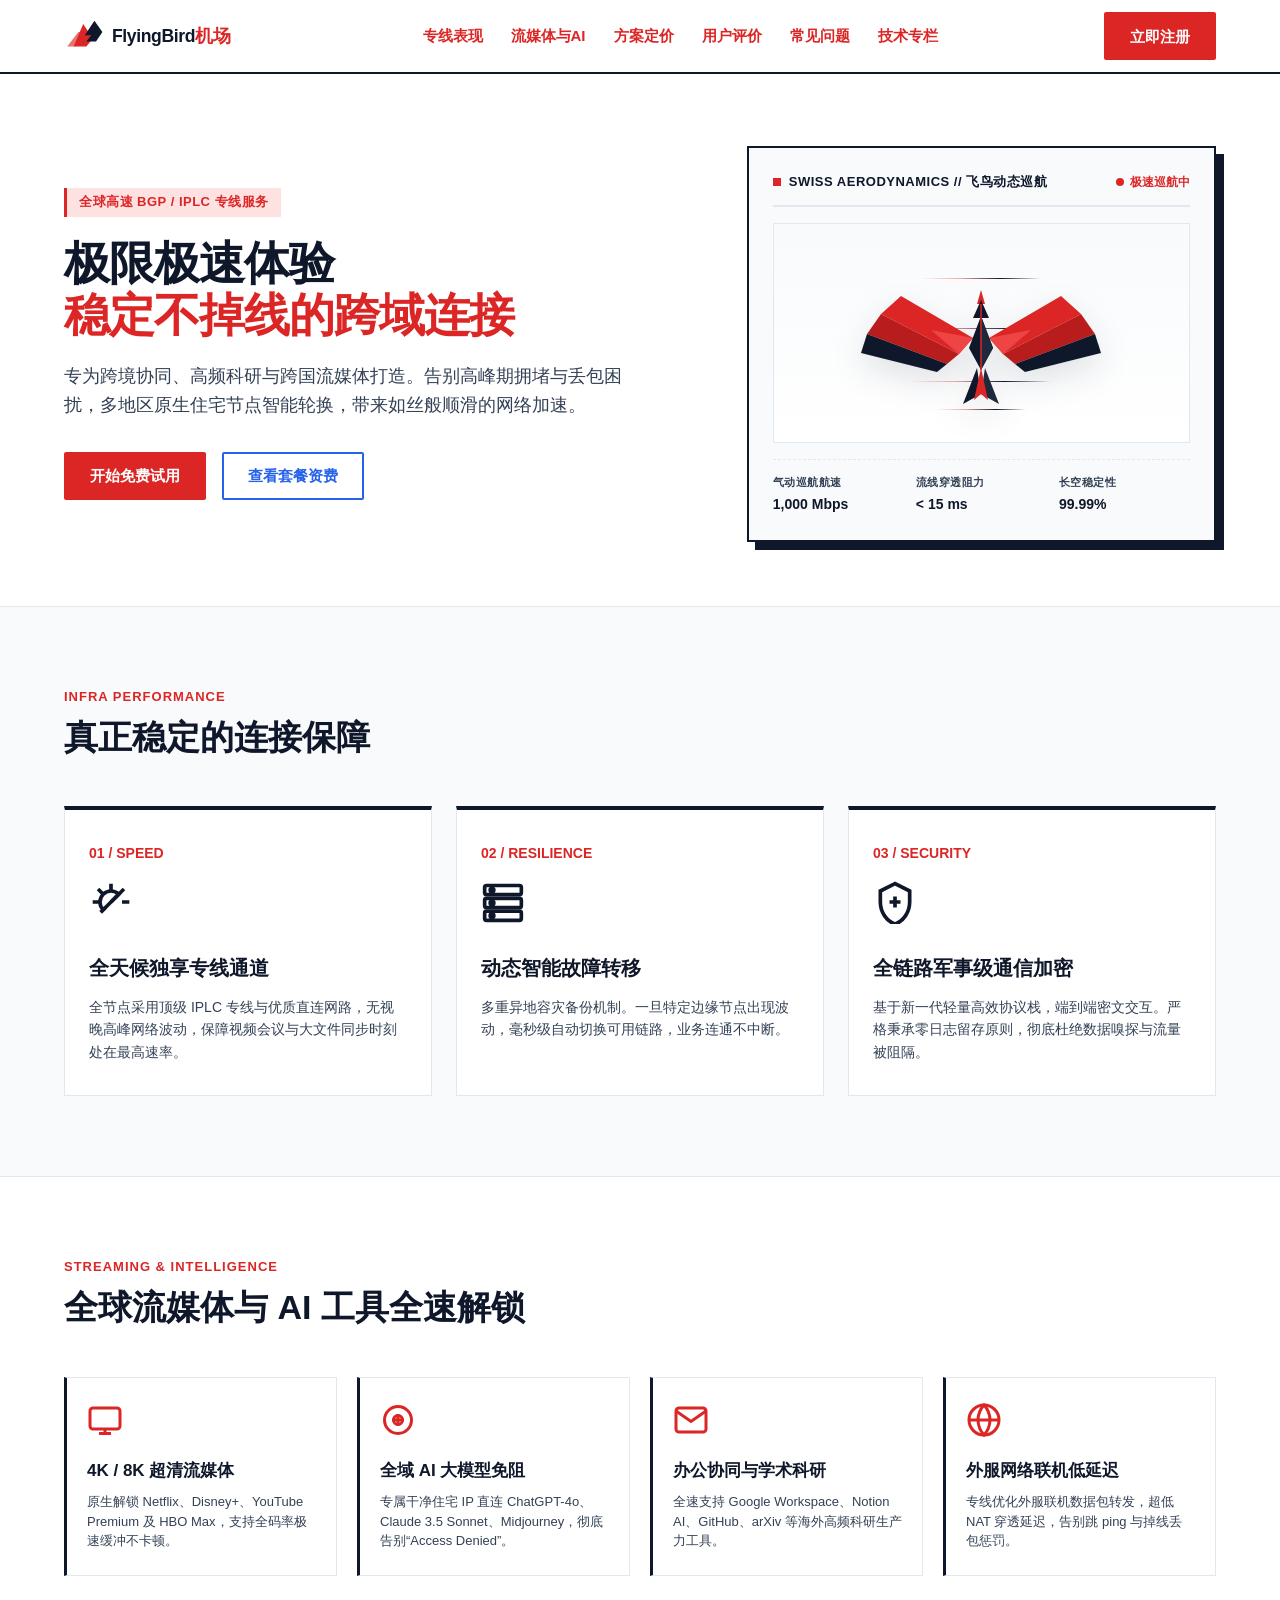
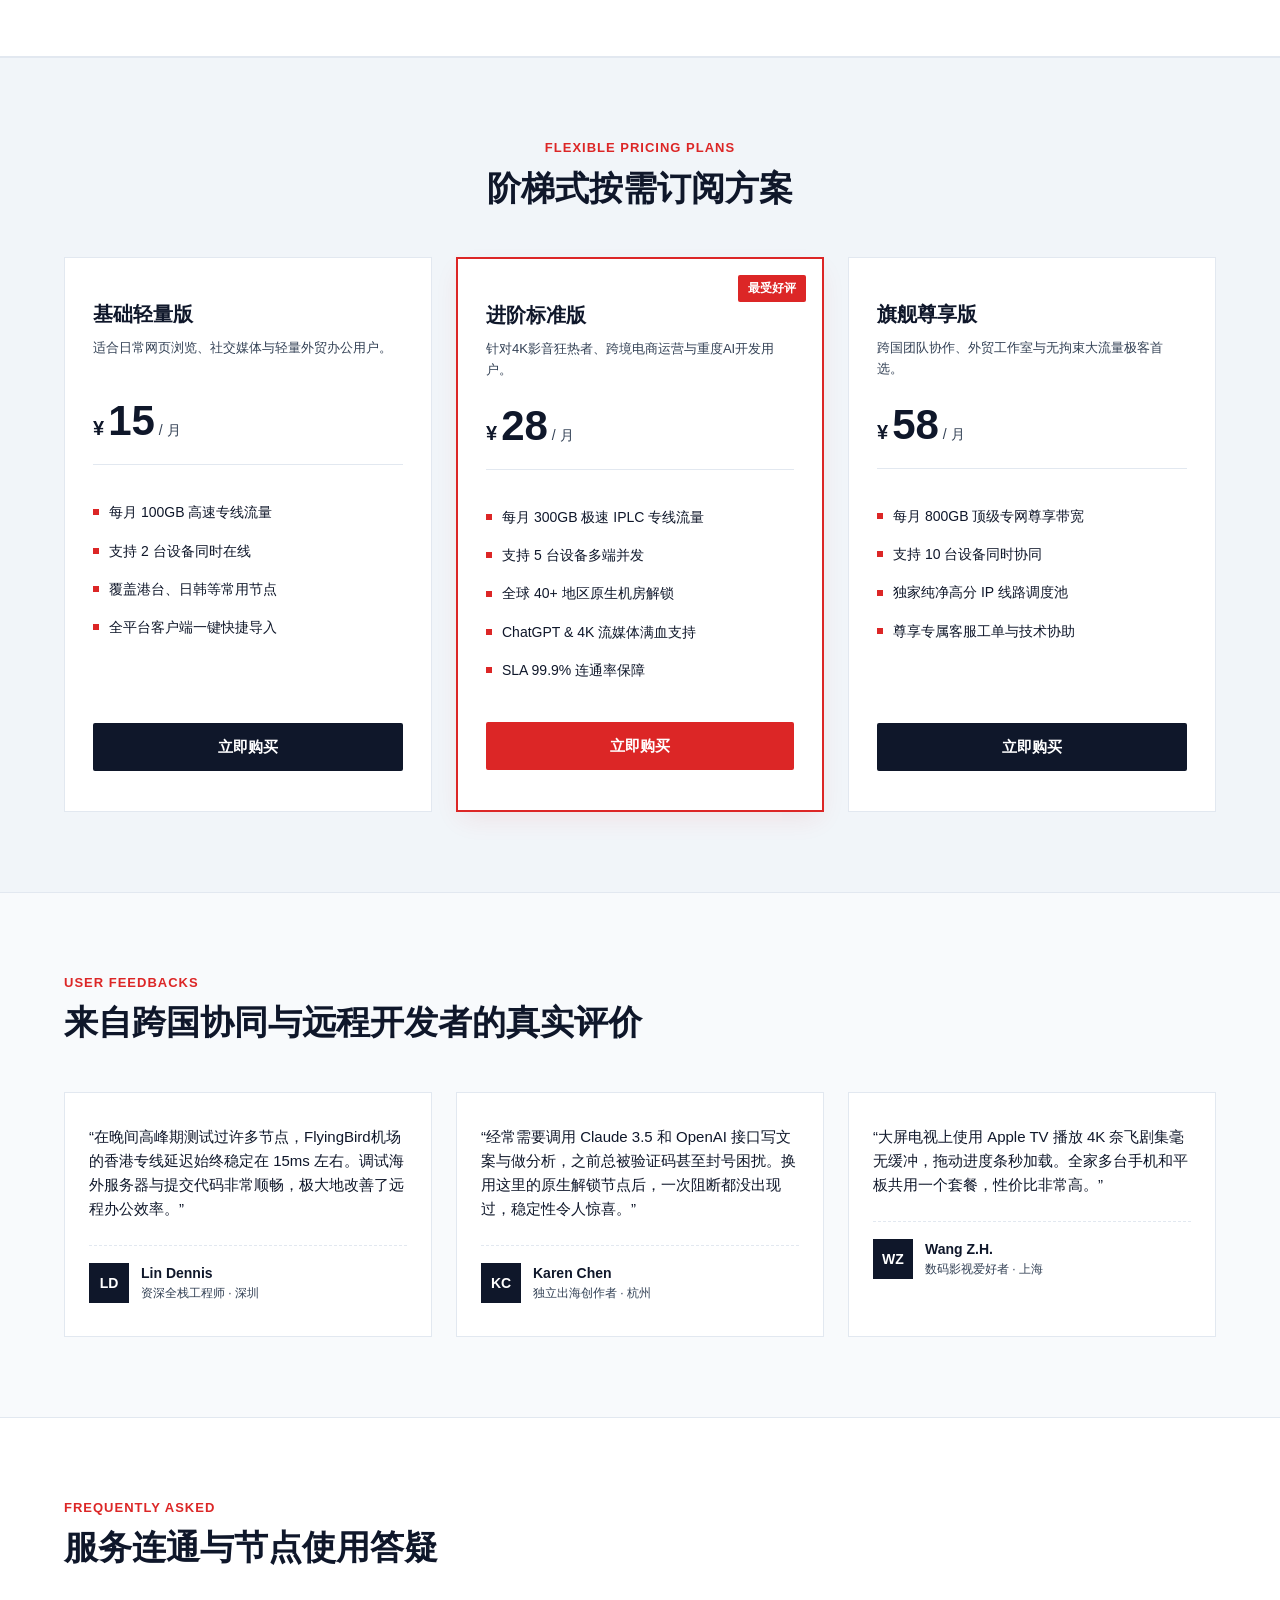
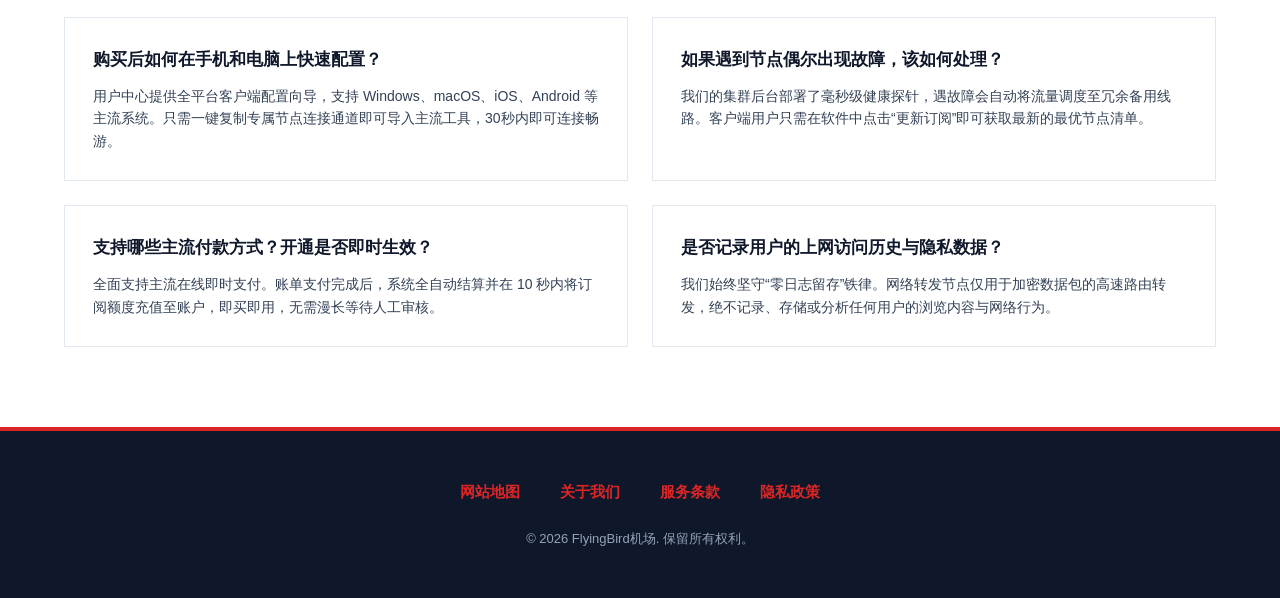
==== commit 6332d73e: "fix: remove external blog links, desensitize subscription terms, and align official landing page sty" ====
--- a/index.html
+++ b/index.html
@@ -106,7 +106,7 @@
         <div class="hero-cta-group">
           <a href="https://ww012.twilightaff.com/#/?code=A56DH1Af" class="btn btn-primary" rel="nofollow" target="_blank">开始免费试用</a>
           <!-- SEO Authority Backlink: Strict dofollow, no rel="nofollow" -->
-          <a href="https://tizilab.net/paihang/" class="btn btn-recommend" target="_blank">2026最新梯子推荐</a>
+          <a href="#plans" class="btn btn-recommend" target="_blank">查看套餐资费</a>
         </div>
       </div>
 
@@ -423,7 +423,7 @@
         <!-- 问题 1 -->
         <div class="faq-item">
           <h3 class="faq-question">购买后如何在手机和电脑上快速配置？</h3>
-          <p class="faq-answer">用户中心提供全平台客户端配置向导，支持 Windows、macOS、iOS、Android 等主流系统。只需一键复制专属订阅链接即可导入主流工具，30秒内即可连接畅游。</p>
+          <p class="faq-answer">用户中心提供全平台客户端配置向导，支持 Windows、macOS、iOS、Android 等主流系统。只需一键复制专属节点连接通道即可导入主流工具，30秒内即可连接畅游。</p>
         </div>
 
         <!-- 问题 2 -->
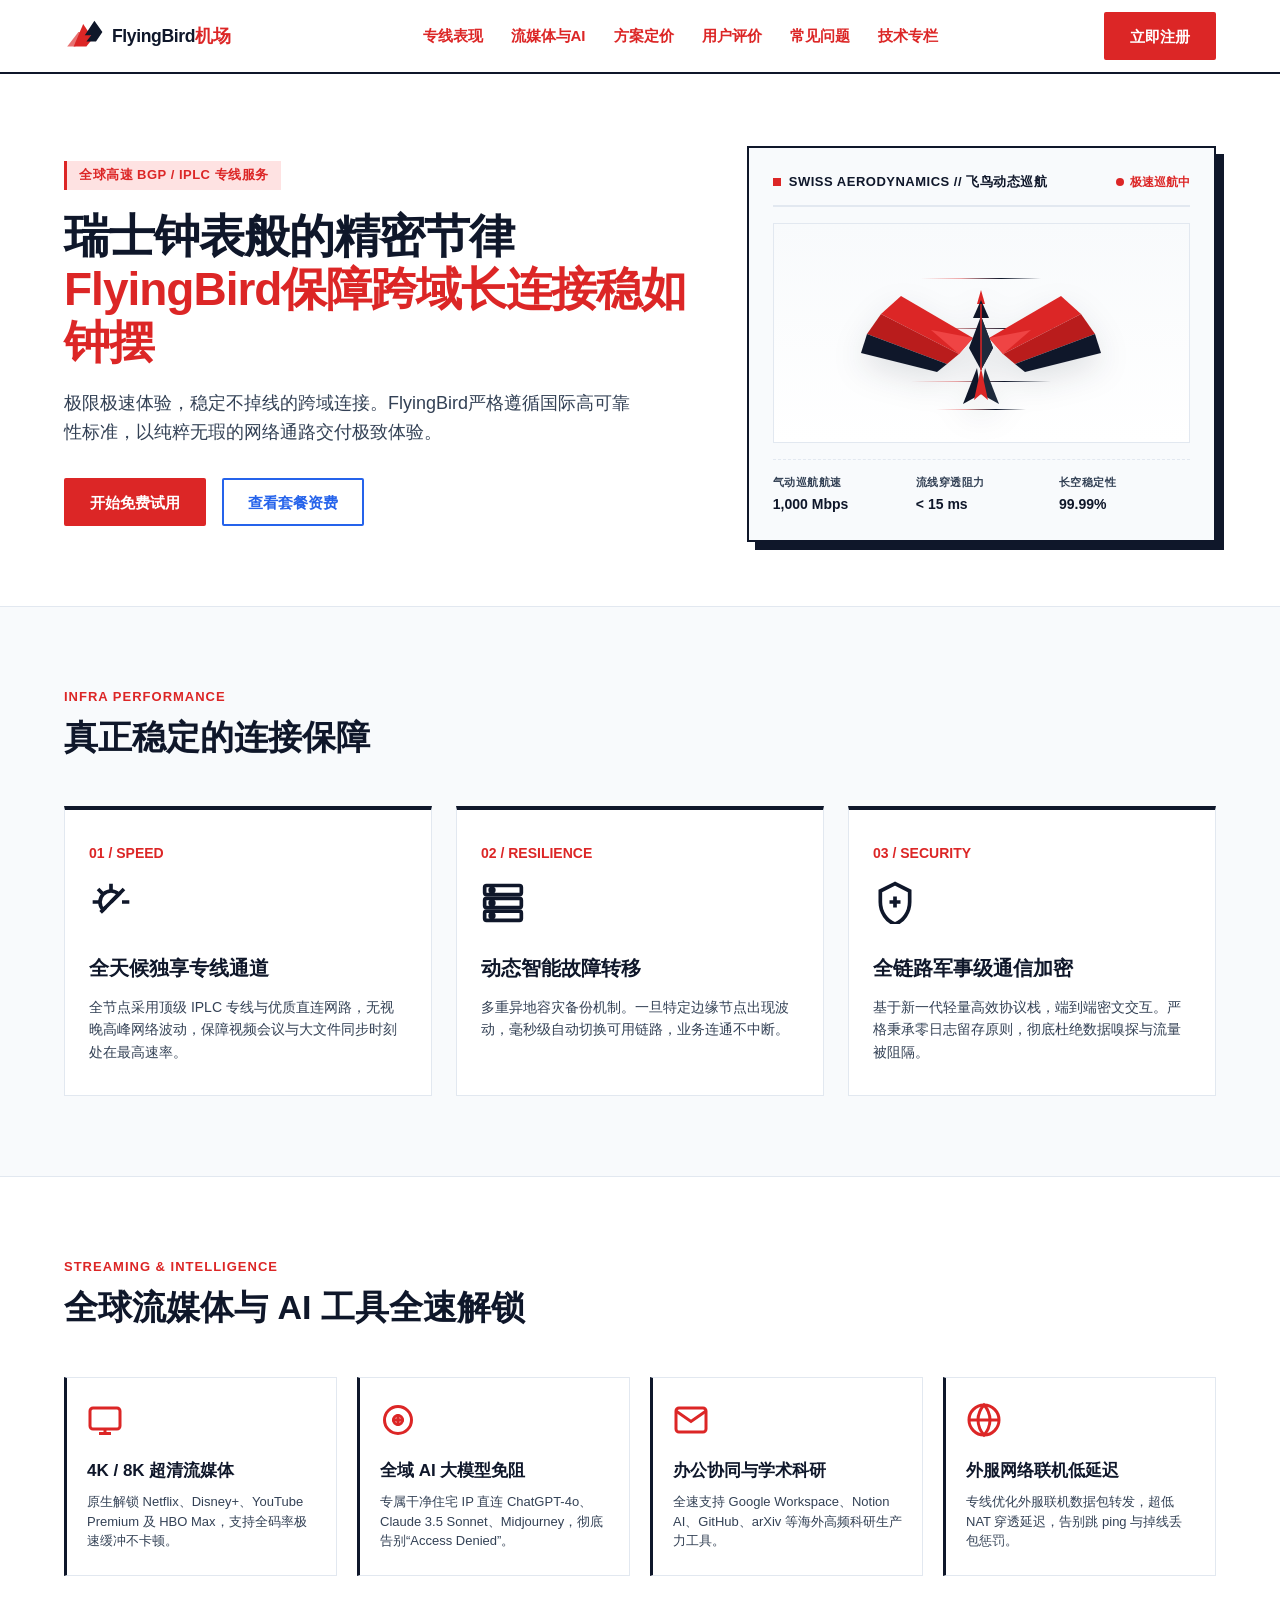
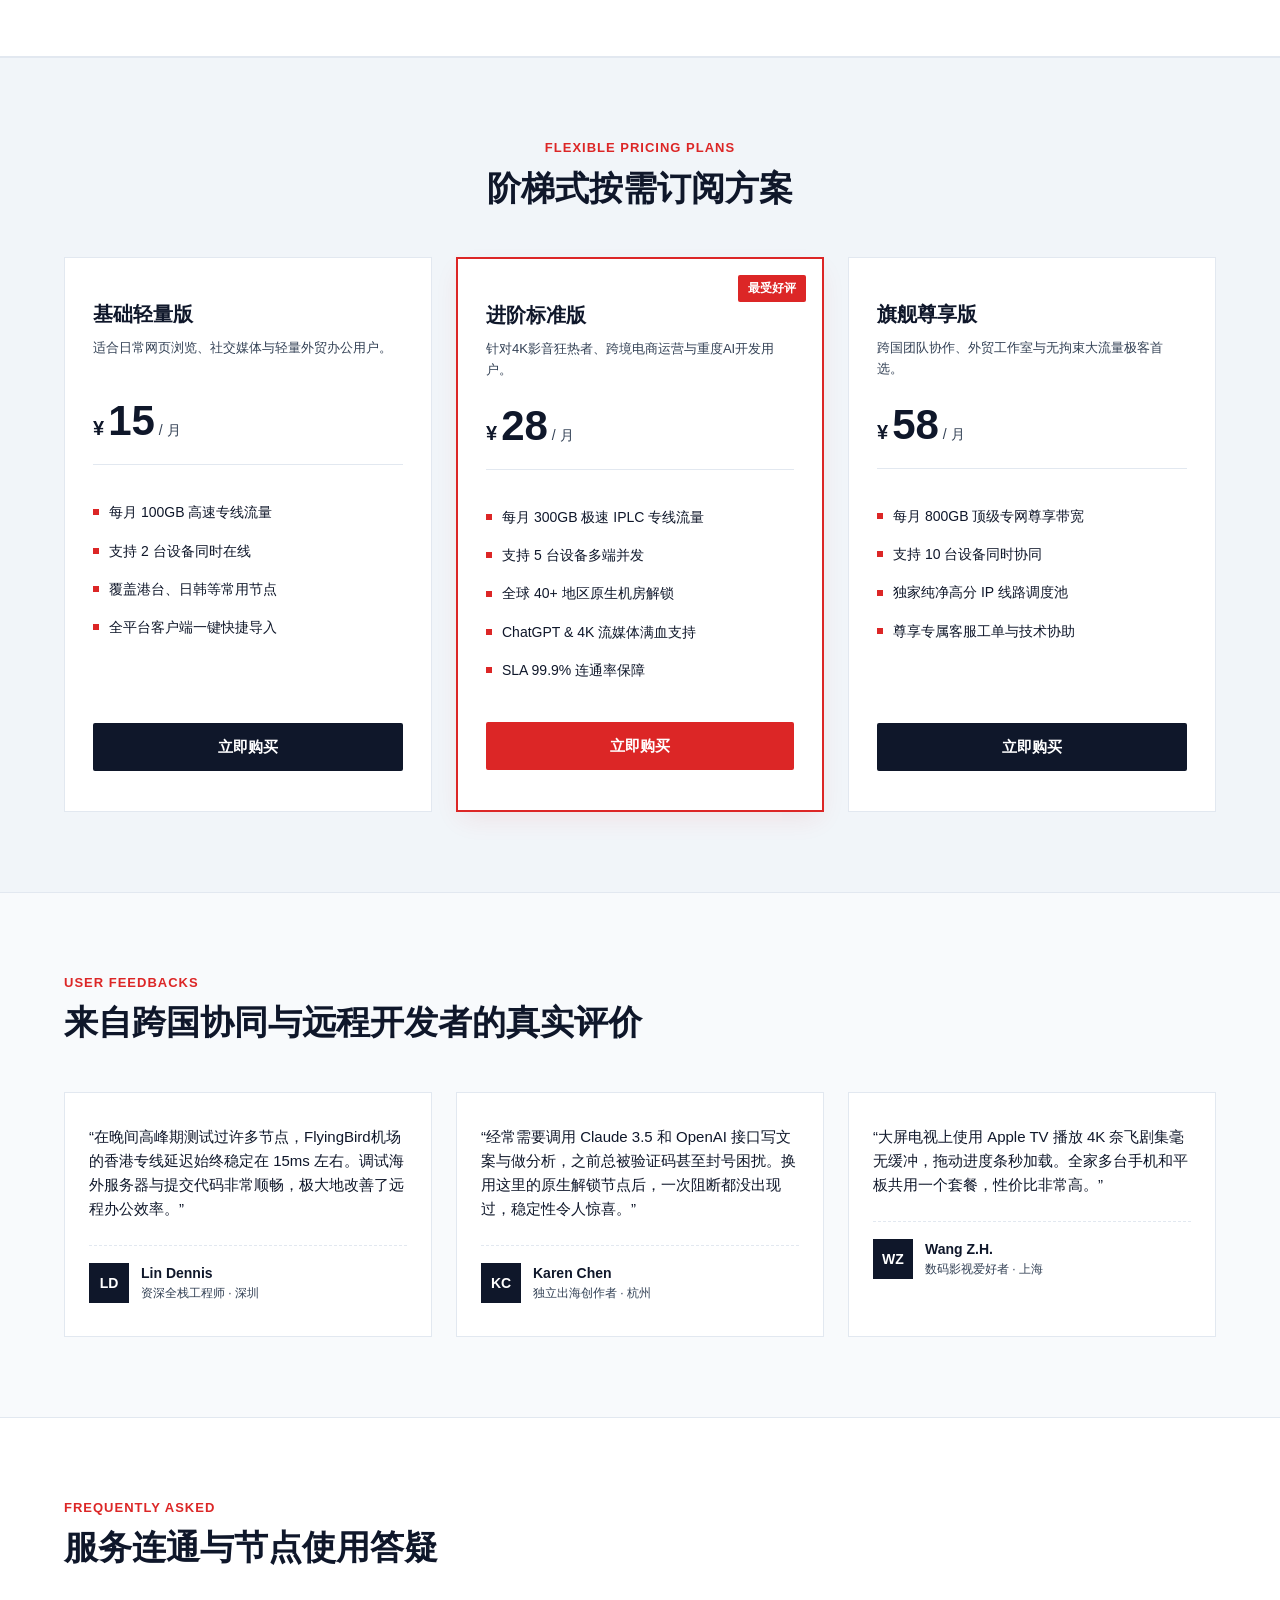
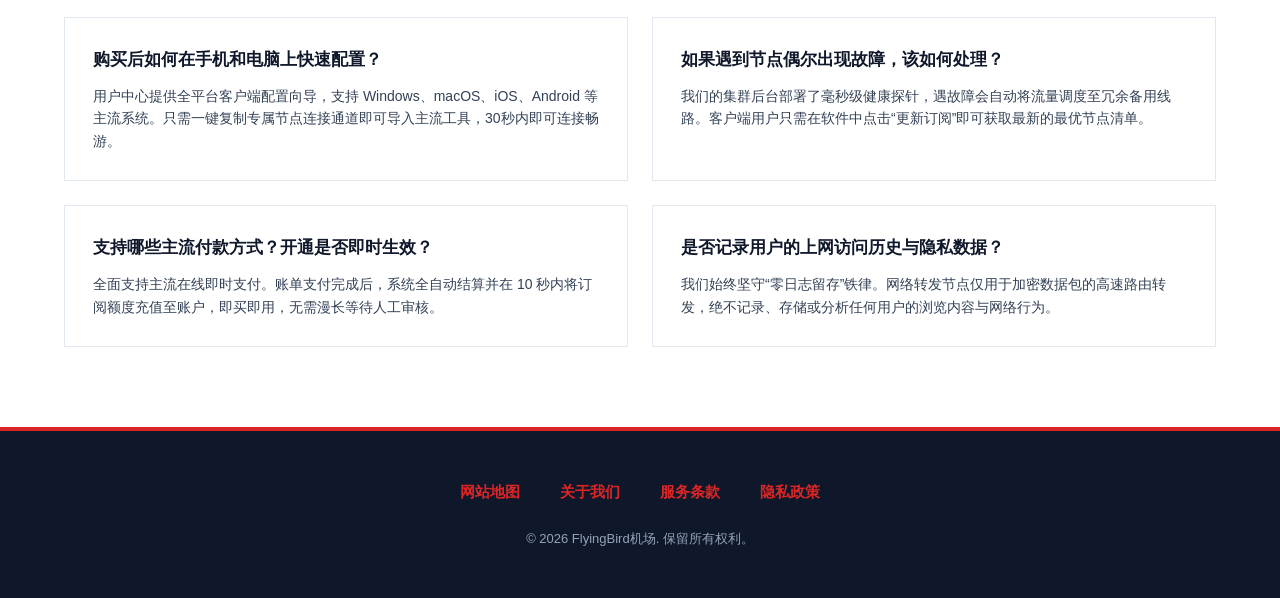
==== commit bae94e1c: "revert: restore original layout and structure prior to pricing changes while keeping bespoke hero in" ====
--- a/index.html
+++ b/index.html
@@ -3,7 +3,7 @@
 <head>
   <meta charset="UTF-8">
   <meta name="viewport" content="width=device-width, initial-scale=1.0">
-  <title>FlyingBird机场官网 - 2026专业级IPLC专线网络加速 | 晚高峰4K极速秒开与AI免阻断[年度机场推荐]</title>
+  <title>FlyingBird机场专线服务 - 2026专业级IPLC专线网络加速 | 晚高峰4K极速秒开与AI免阻断[年度机场推荐]</title>
   <meta name="description" content="【FlyingBird机场官方网站】专注为跨国协同与极客团队提供企业级网络加速专线。精选香港BGP、日本CN2与美西高速骨干节点，晚高峰不拥塞，超清4K影视与大语言模型极速秒开，全平台一键快捷导入。2026年度高口碑机场推荐首选，点击免费体验稳定不掉线的极速网络。">
   <meta name="keywords" content="FlyingBird机场,网络加速,极速秒开,机场推荐,IPLC专线,4K流媒体解锁,ChatGPT加速,BGP专线,科学上网梯子">
   <link rel="canonical" href="https://flyingbirdcloud.click/">
@@ -98,10 +98,8 @@
     <div class="swiss-container swiss-hero-grid">
       <div class="hero-content">
         <span class="hero-pill">全球高速 BGP / IPLC 专线服务</span>
-        <h1 class="hero-headline">极限极速体验<br><span>稳定不掉线的跨域连接</span></h1>
-        <p class="hero-subtitle">
-          专为跨境协同、高频科研与跨国流媒体打造。告别高峰期拥堵与丢包困扰，多地区原生住宅节点智能轮换，带来如丝般顺滑的网络加速。
-        </p>
+        <h1 class="hero-headline">瑞士钟表般的精密节律 <span>FlyingBird保障跨域长连接稳如钟摆</span></h1>
+        <p class="hero-subtitle">极限极速体验，稳定不掉线的跨域连接。FlyingBird严格遵循国际高可靠性标准，以纯粹无瑕的网络通路交付极致体验。</p>
 
         <div class="hero-cta-group">
           <a href="https://ww012.twilightaff.com/#/?code=A56DH1Af" class="btn btn-primary" rel="nofollow" target="_blank">开始免费试用</a>
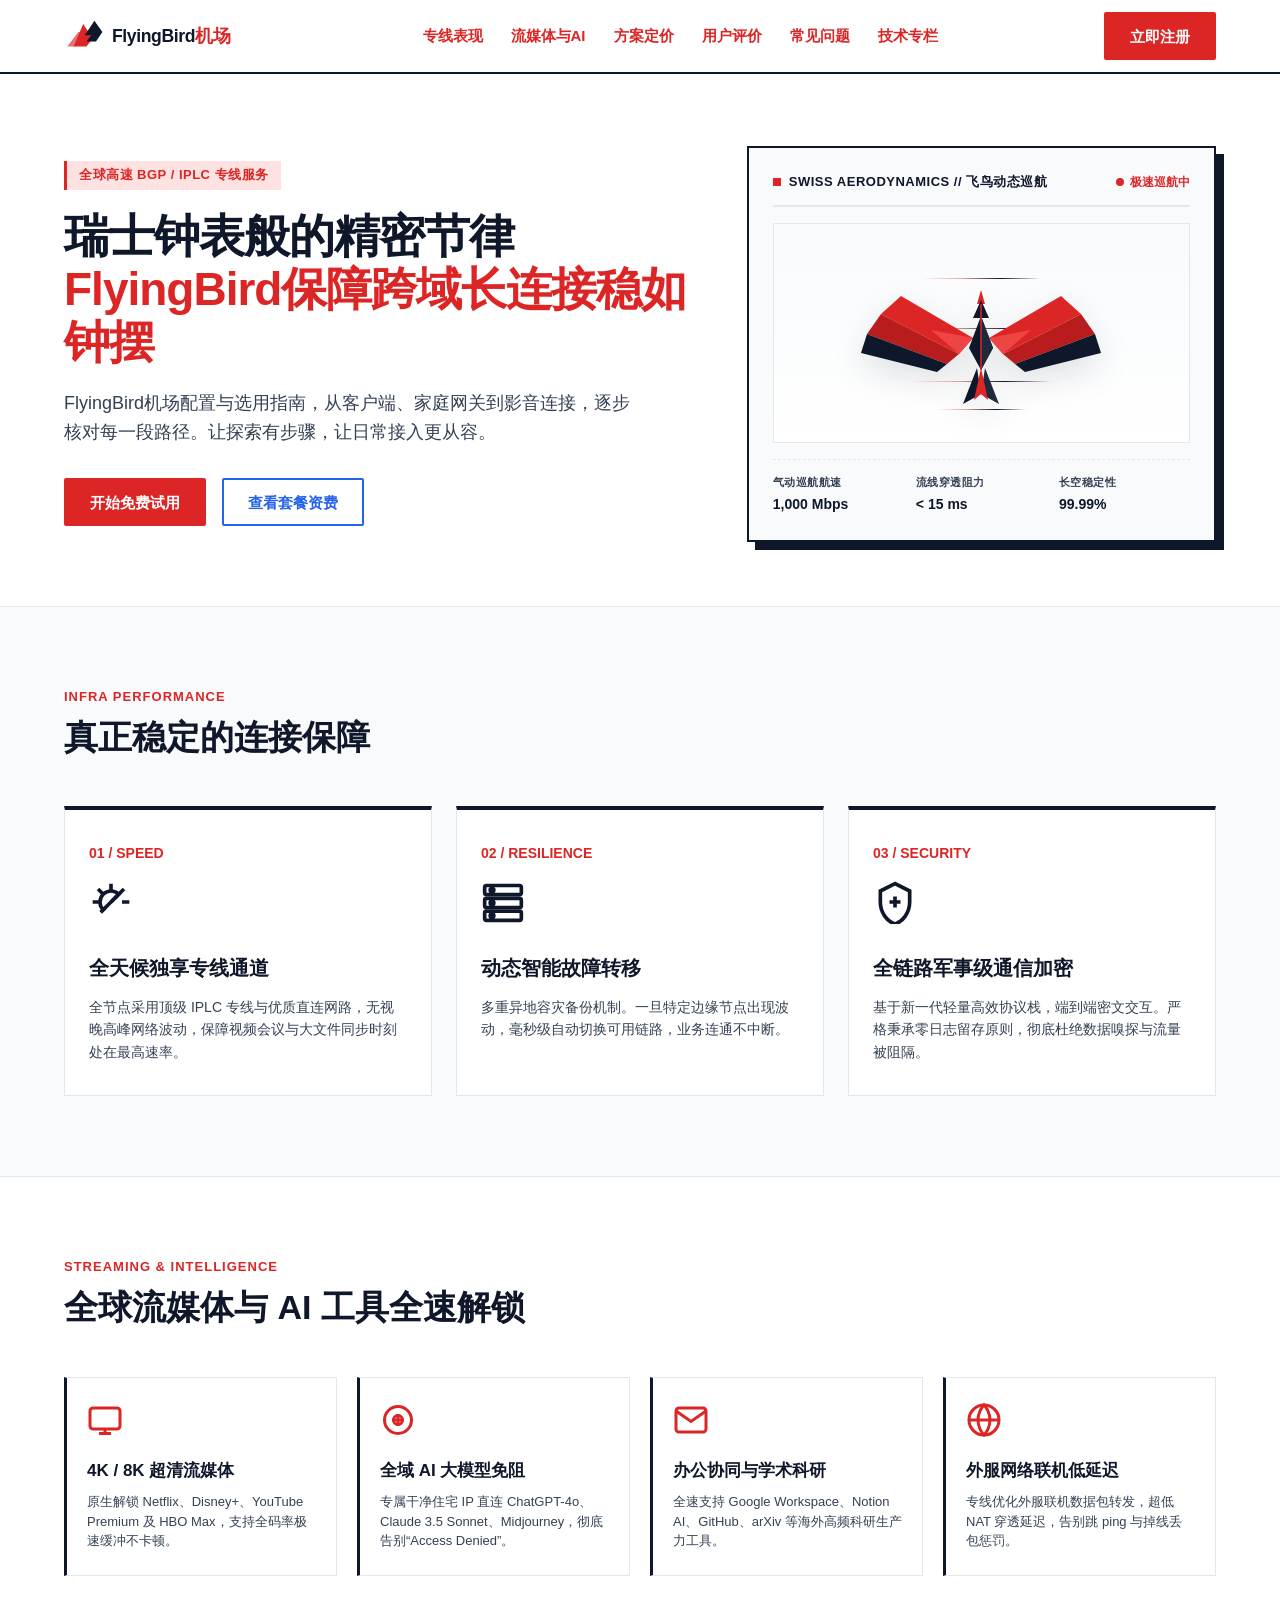
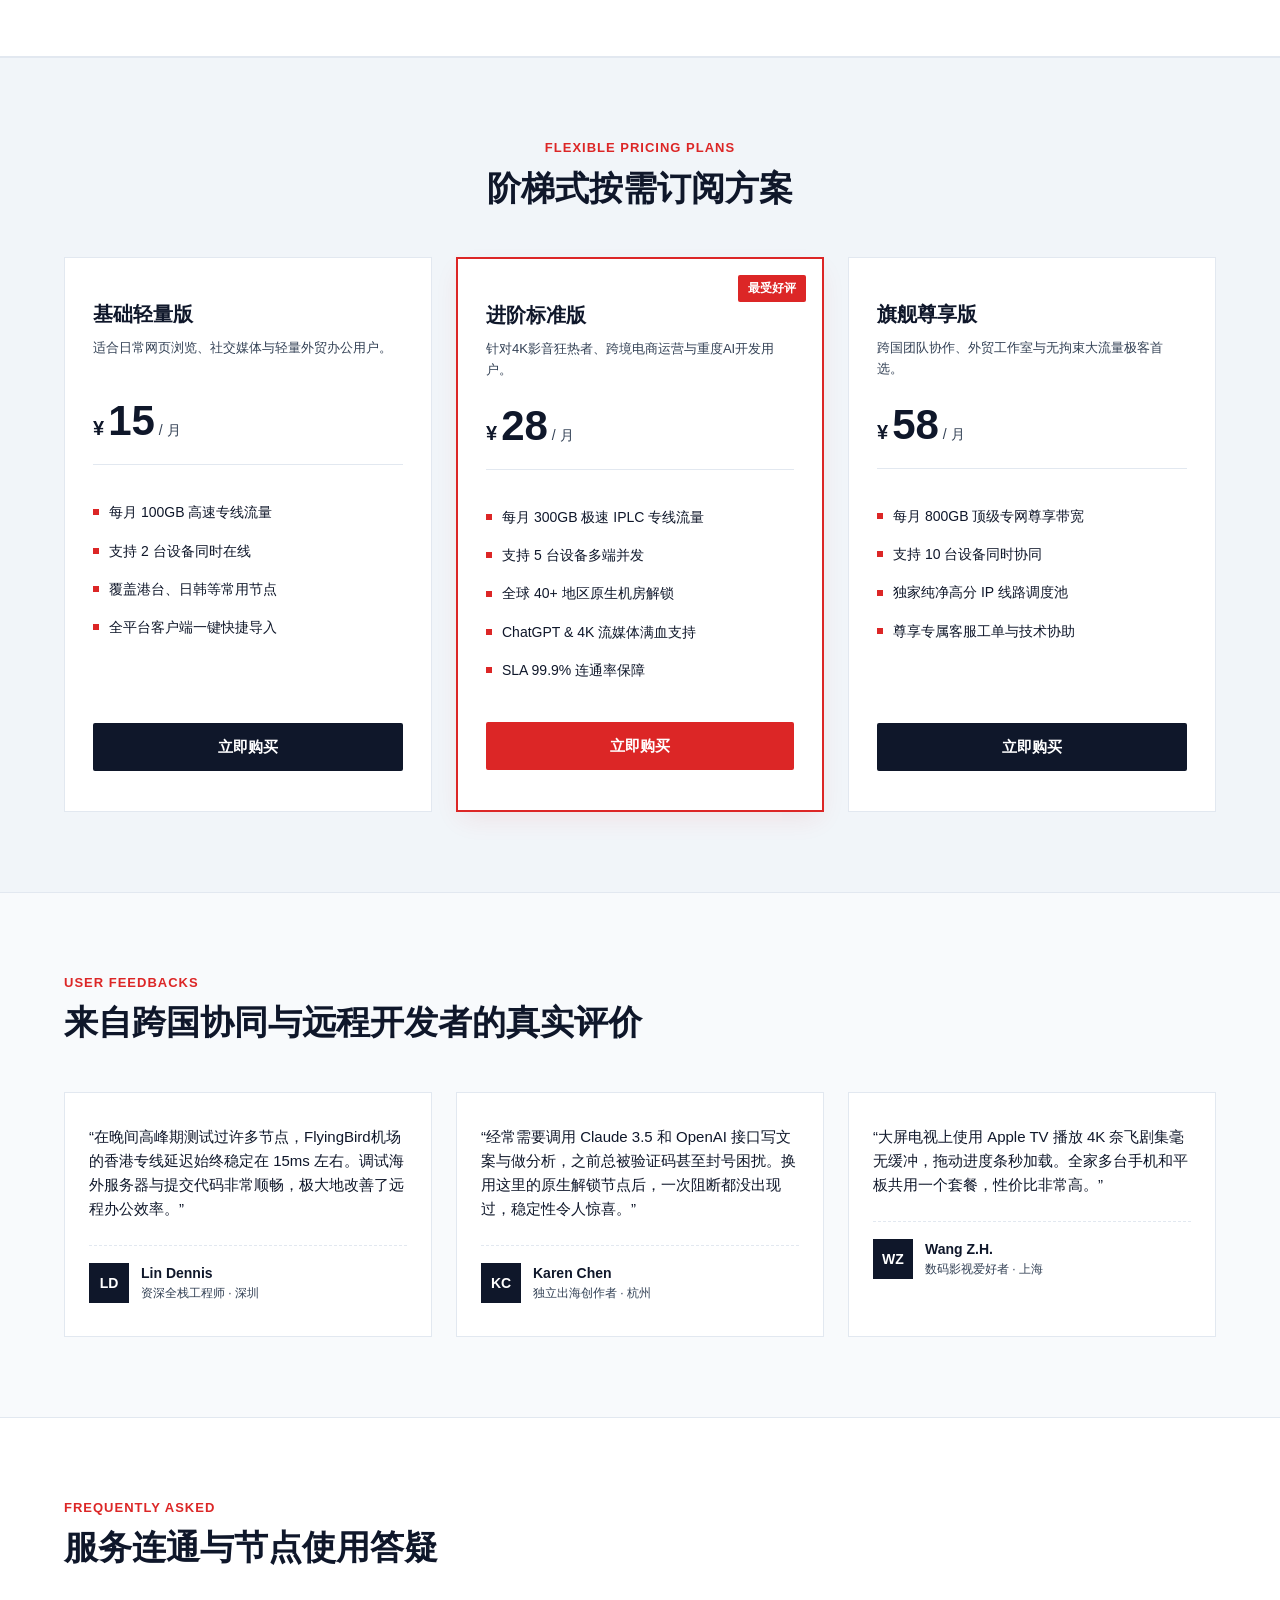
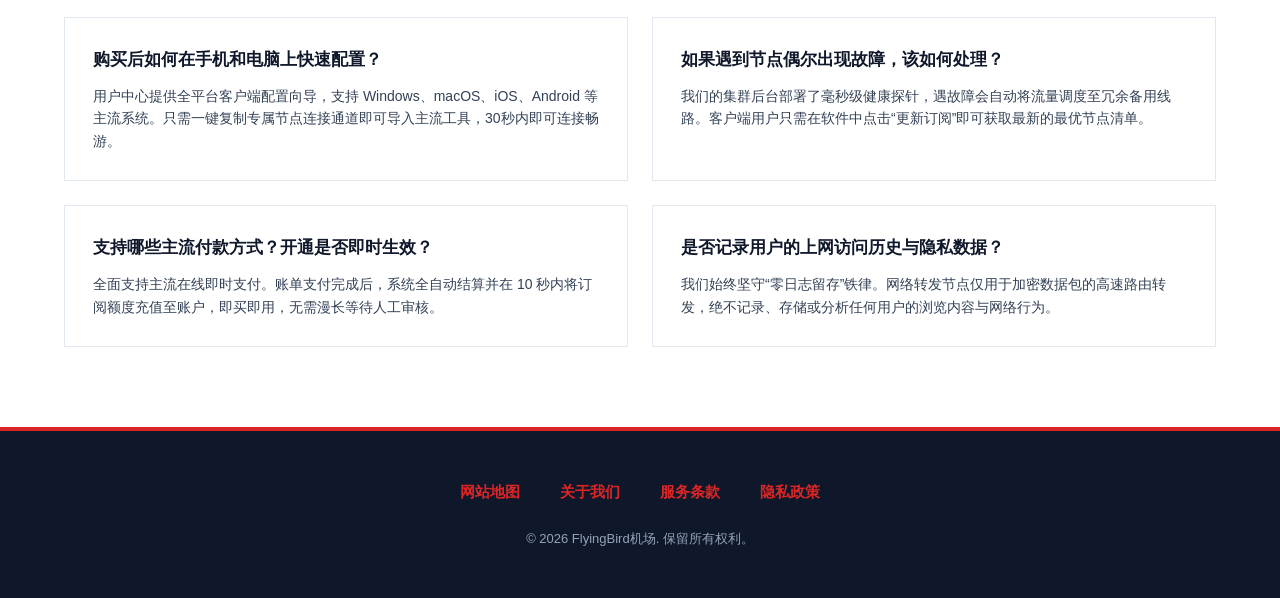
==== commit fde57772: "Improve practical airport guides and update recommendation links" ====
--- a/index.html
+++ b/index.html
@@ -3,23 +3,23 @@
 <head>
   <meta charset="UTF-8">
   <meta name="viewport" content="width=device-width, initial-scale=1.0">
-  <title>FlyingBird机场专线服务 - 2026专业级IPLC专线网络加速 | 晚高峰4K极速秒开与AI免阻断[年度机场推荐]</title>
-  <meta name="description" content="【FlyingBird机场官方网站】专注为跨国协同与极客团队提供企业级网络加速专线。精选香港BGP、日本CN2与美西高速骨干节点，晚高峰不拥塞，超清4K影视与大语言模型极速秒开，全平台一键快捷导入。2026年度高口碑机场推荐首选，点击免费体验稳定不掉线的极速网络。">
+  <title>FlyingBird机场｜客户端配置、线路比较与影音排障</title>
+  <meta name="description" content="FlyingBird机场配置与选用指南，从客户端、家庭网关到影音连接，逐步核对每一段路径。让探索有步骤，让日常接入更从容。">
   <meta name="keywords" content="FlyingBird机场,网络加速,极速秒开,机场推荐,IPLC专线,4K流媒体解锁,ChatGPT加速,BGP专线,科学上网梯子">
   <link rel="canonical" href="https://flyingbirdcloud.click/">
 
   <!-- Open Graph 社交分享元标签 -->
   <meta property="og:type" content="website">
   <meta property="og:site_name" content="FlyingBird机场">
-  <meta property="og:title" content="FlyingBird机场官网 - 2026专业级IPLC专线网络加速 | 晚高峰4K极速秒开与AI免阻断[年度机场推荐]">
-  <meta property="og:description" content="【FlyingBird机场官方网站】专注为跨国协同与极客团队提供企业级网络加速专线。精选香港BGP、日本CN2与美西高速骨干节点，晚高峰不拥塞，超清4K影视与大语言模型极速秒开。">
+  <meta property="og:title" content="FlyingBird机场｜客户端配置、线路比较与影音排障">
+  <meta property="og:description" content="FlyingBird机场配置与选用指南，从客户端、家庭网关到影音连接，逐步核对每一段路径。让探索有步骤，让日常接入更从容。">
   <meta property="og:url" content="https://flyingbirdcloud.click/">
   <meta property="og:image" content="https://flyingbirdcloud.click/og-cover.png">
 
   <!-- Twitter 卡片元标签 -->
   <meta name="twitter:card" content="summary_large_image">
-  <meta name="twitter:title" content="FlyingBird机场官网 - 2026专业级IPLC专线网络加速 | 晚高峰4K极速秒开">
-  <meta name="twitter:description" content="晚高峰不挤塞！FlyingBird机场提供企业级高速IPLC物理专线，4K流媒体秒开，原生解锁AI工具，全平台一键导入。">
+  <meta name="twitter:title" content="FlyingBird机场｜客户端配置、线路比较与影音排障">
+  <meta name="twitter:description" content="FlyingBird机场配置与选用指南，从客户端、家庭网关到影音连接，逐步核对每一段路径。让探索有步骤，让日常接入更从容。">
   <meta name="twitter:image" content="https://flyingbirdcloud.click/og-cover.png">
 
   <!-- Schema.org JSON-LD 产品结构化微数据 -->
@@ -99,7 +99,7 @@
       <div class="hero-content">
         <span class="hero-pill">全球高速 BGP / IPLC 专线服务</span>
         <h1 class="hero-headline">瑞士钟表般的精密节律 <span>FlyingBird保障跨域长连接稳如钟摆</span></h1>
-        <p class="hero-subtitle">极限极速体验，稳定不掉线的跨域连接。FlyingBird严格遵循国际高可靠性标准，以纯粹无瑕的网络通路交付极致体验。</p>
+        <p class="hero-subtitle">FlyingBird机场配置与选用指南，从客户端、家庭网关到影音连接，逐步核对每一段路径。让探索有步骤，让日常接入更从容。</p>
 
         <div class="hero-cta-group">
           <a href="https://ww012.twilightaff.com/#/?code=A56DH1Af" class="btn btn-primary" rel="nofollow" target="_blank">开始免费试用</a>
